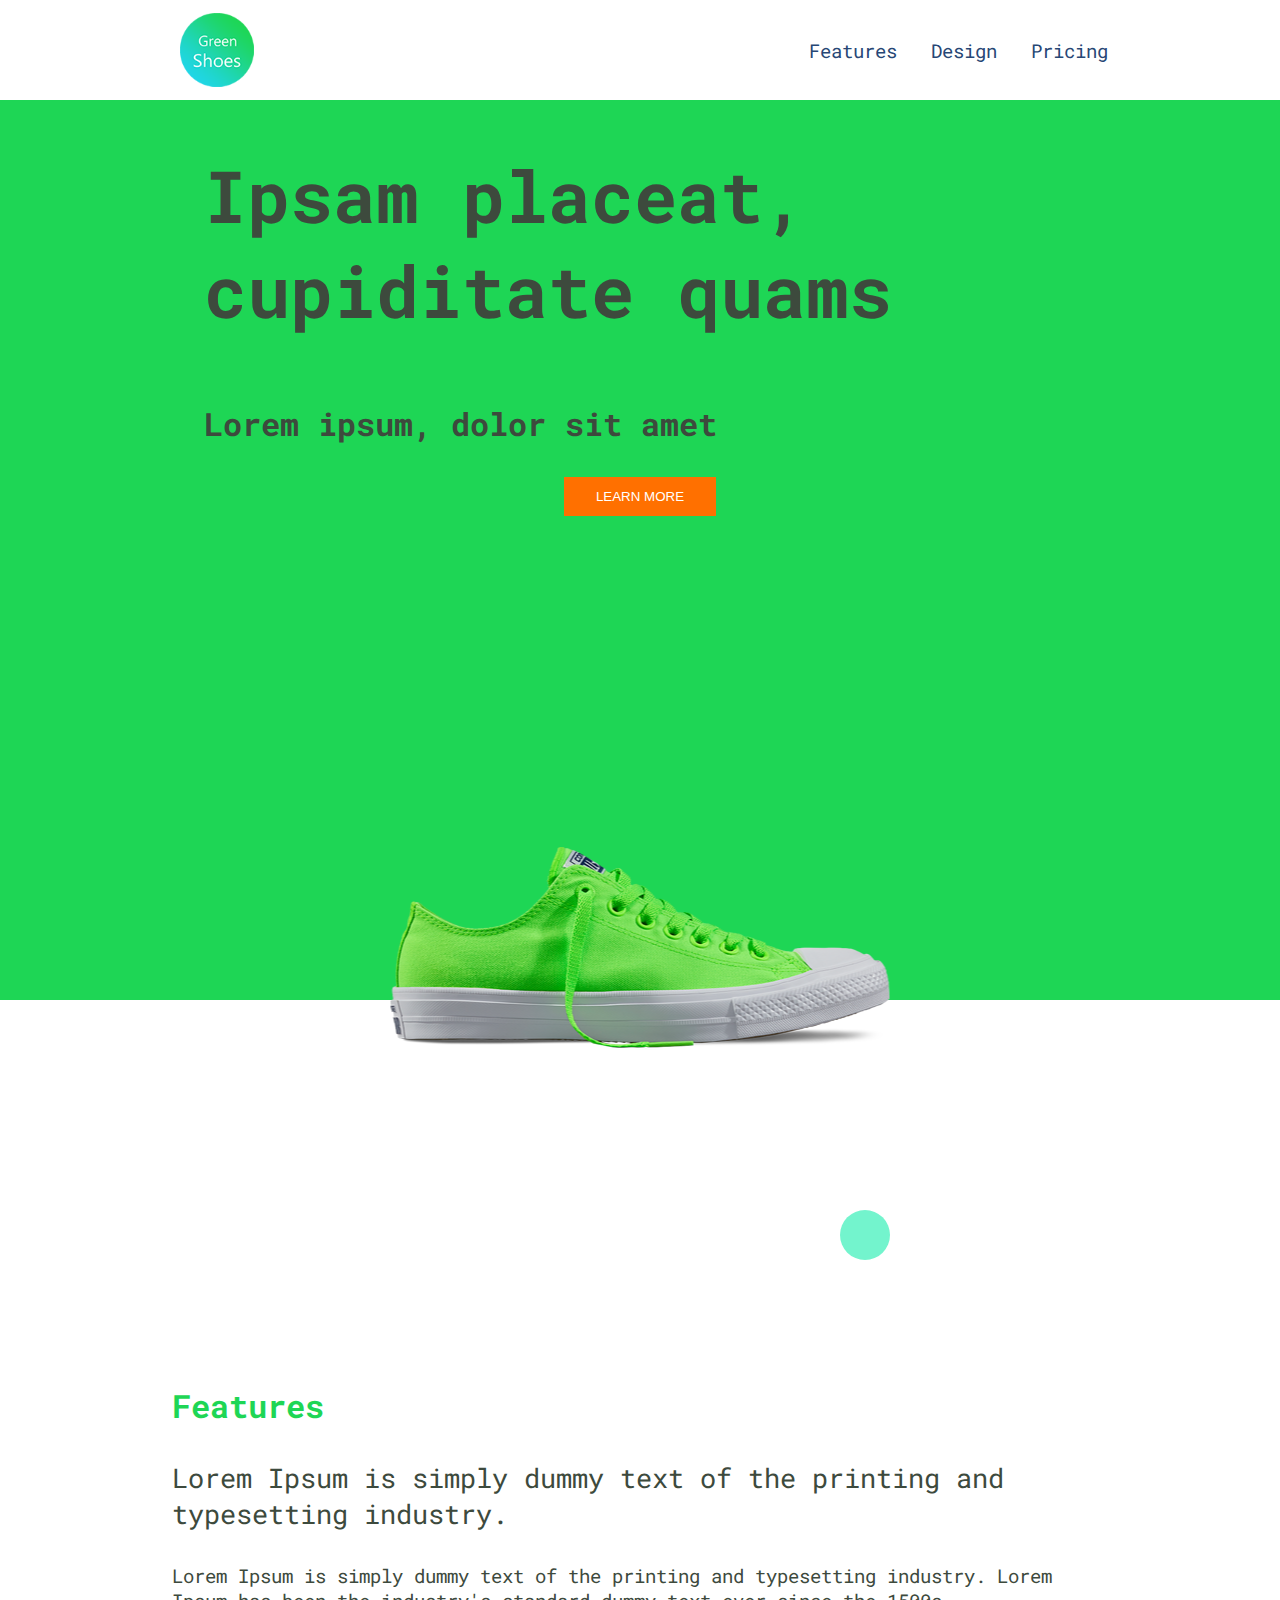
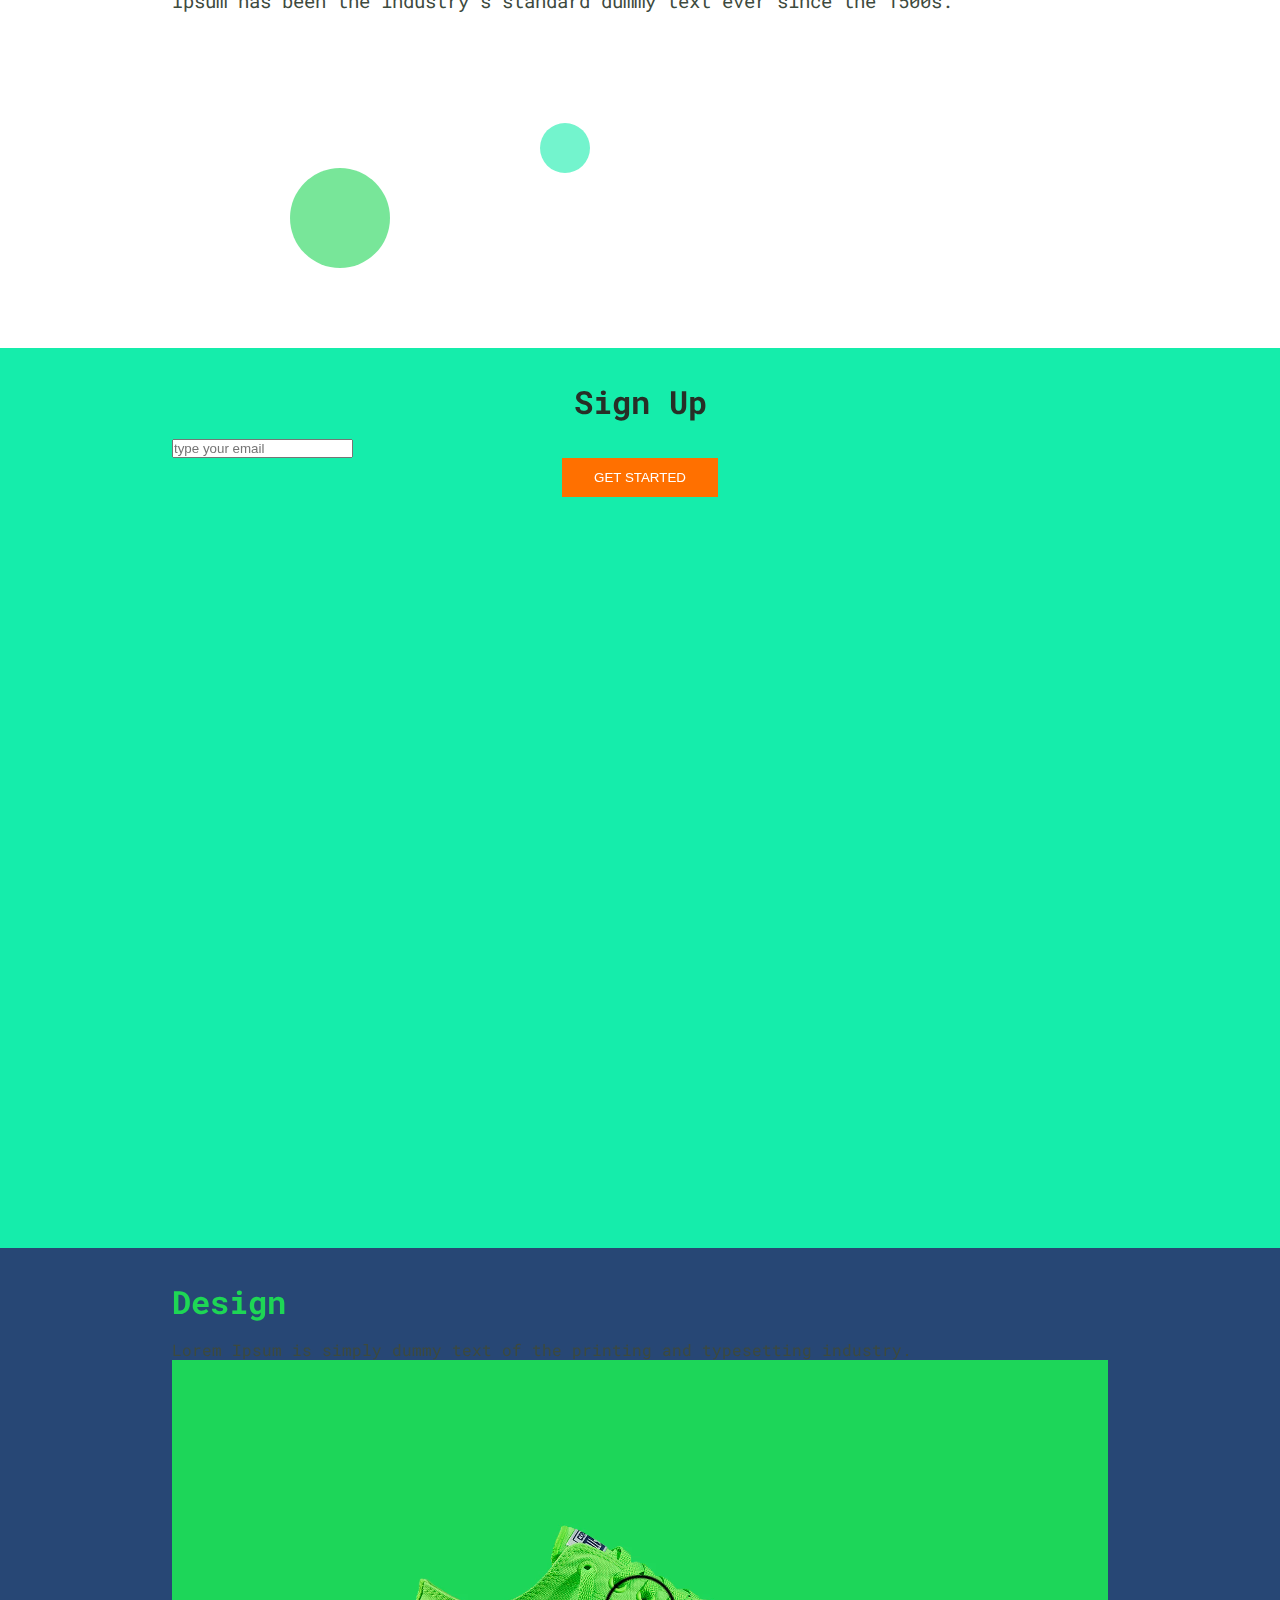
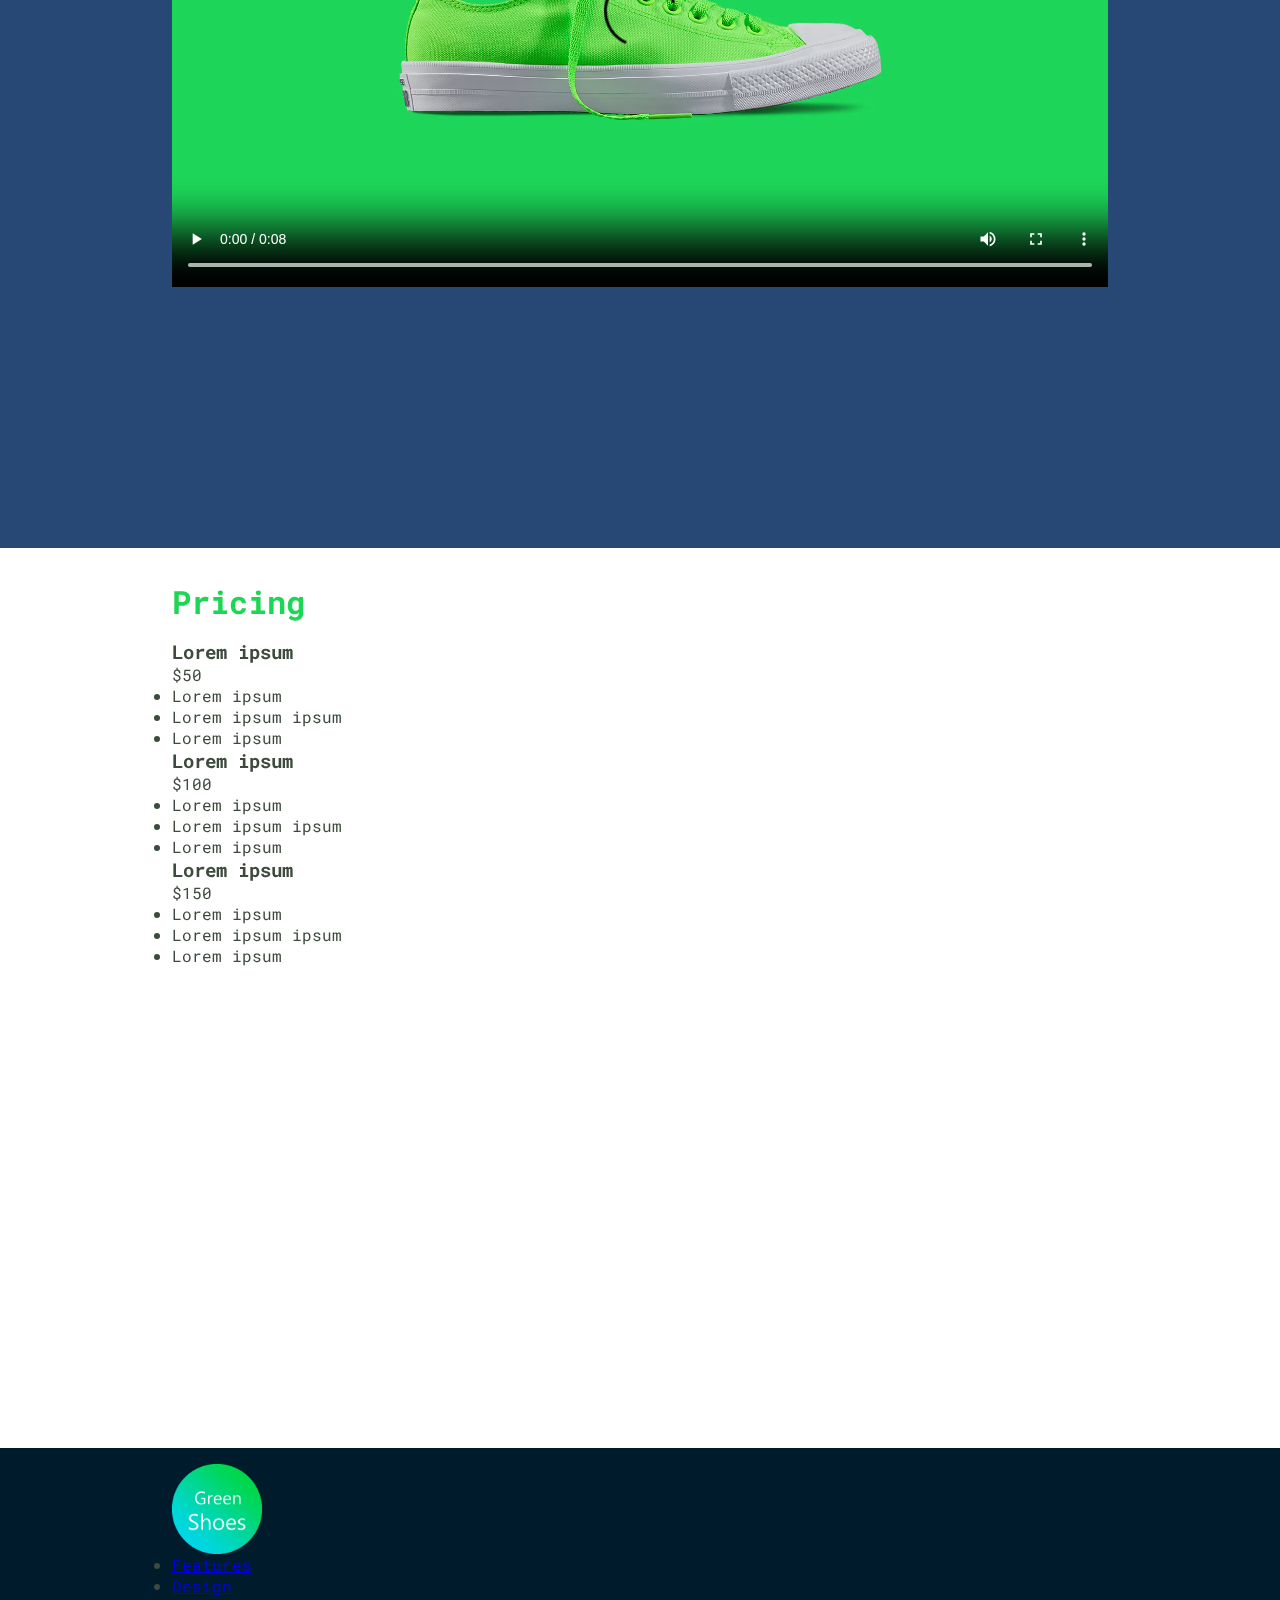
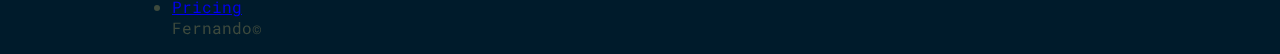
==== Product Landing Page/index.html @ a5631ebc "features-area finished" ====
<html lang="en">
<head>
    <meta charset="UTF-8">
    <meta name="viewport" content="width=device-width, initial-scale=1.0">
    <meta http-equiv="X-UA-Compatible" content="ie=edge">
    <link rel="stylesheet" href="css/style.css">
    <title>Green Shoes | Product Landing Page</title>
</head>
<body>
    <div class="white-background position-fixed">
        <header class="header" id="header">
            <object data="./img/logo-green-shoe.svg" type="image/svg+xml" id="header-img" alt="Green Shoes Logo" class="logo-img"></object>
            <nav class="nav-bar-header" id="nav-bar">
                <ul>
                    <li><a href="#features" class="nav-link">Features</a></li>
                    <li><a href="#design" class="nav-link">Design</a></li>
                    <li><a href="#pricing" class="nav-link">Pricing</a></li>
                </ul>
            </nav>
        </header>
    </div>
    <div class="green-background margin-top-fixed">
        <div class="banner-area container position-relative">
            <h1 class="title">Ipsam placeat, cupiditate quams</h1>
            <h2 class="description">Lorem ipsum, dolor sit amet </h2>
            <a href="#design"><button class="bt-primary">LEARN MORE</button></a>
            <img src="./img/green-shoe.png" alt="Image of the green shoe" class="green-shoe">
        </div>
    </div>
    <div class="white-background">
        <div class="features-area container display-flex position-relative" id="features">
            <h2 class="sub-title">Features</h2>
            <h3 class="description-text">Lorem Ipsum is simply dummy text of the printing and typesetting industry. </h3>
            <p class="p-text">Lorem Ipsum is simply dummy text of the printing and typesetting industry. Lorem Ipsum has been the industry's standard dummy text ever since the 1500s.</p>
            <div class="circle circle1"></div>
            <div class="circle circle2"></div>
            <div class="circle circle3"></div>
        </div>
    </div>
    <div class="light-blue-background">
        <div class="signup-area container">
            <h2 class="sub-title">Sign Up</h2>
            <form action="https://www.freecodecamp.com/email-submit" id="form">
                <input type="email" id="email" placeholder="type your email" required>
                <input type="submit" value="GET STARTED" id="submit" class="bt-primary">
            </form>
        </div>
    </div>
    <div class="dark-blue-background">
        <div class="design-area container" id="design">
            <h2 class="sub-title">Design</h2>
            <p class="text">Lorem Ipsum is simply dummy text of the printing and typesetting industry.</p>
            <section class="video-area">
                <video controls>
                    <source src="video/green-shoes.mp4" type="video/mp4">
                    Sorry, your browser doesn't support embedded videos.
                </video>
            </section>
        </div>
    </div>
    <div class="white-background">
        <div class="pricing-area container" id="pricing">
            <h2 class="sub-title">Pricing</h2>
            <div class="card">
                <h3 class="title-card">Lorem ipsum</h3>
                <span class="price-area">$50</span>
                <ul class="card-list">
                    <li>Lorem ipsum</li>
                    <li>Lorem ipsum ipsum</li>
                    <li>Lorem ipsum</li>
                </ul>
            </div>
    
            <div class="card primary-card">
                <h3 class="title-card">Lorem ipsum</h3>
                <span class="price-area">$100</span>
                <ul class="card-list">
                    <li>Lorem ipsum</li>
                    <li>Lorem ipsum ipsum</li>
                    <li>Lorem ipsum</li>
                </ul>
            </div>
    
            <div class="card">
                <h3 class="title-card">Lorem ipsum</h3>
                <span class="price-area">$150</span>
                <ul class="card-list">
                    <li>Lorem ipsum</li>
                    <li>Lorem ipsum ipsum</li>
                    <li>Lorem ipsum</li>
                </ul>
            </div>
        </div>
    </div>
    <div class="dark-background">
        <footer class="footer">
            <img src="img/logo-green-shoe.png" alt="Green Shoes Logo" class="logo-img">
            <nav class="menu menu-footer">
                <ul>
                    <li><a href="#" class="nav-link">Features</a></li>
                    <li><a href="#" class="nav-link">Design</a></li>
                    <li><a href="#" class="nav-link">Pricing</a></li>
                </ul>
            </nav>
            <span class="copyright">Fernando©</span>
        </footer>
    </div>
</body>
</html>
---- Product Landing Page/css/style.css ----
@import url('https://fonts.googleapis.com/css?family=Roboto+Mono:400,400i,700,700i&display=swap');

*{
    padding: 0;
    margin: 0;
    box-sizing: border-box;
}

:root{
    --link-color: #274775;
    --orange-color: #FF7000;
    --green-color: #1ED655;
    --text-dark-color: #272F27;
    --text-color: #3D4A3D;
    --color-footer: #001B2B;
    --light-blue-background: #15EDAB;
    --light-blue-color: #E2F1FF;
    --light-gray-color: #647864;
    --gray-color: #C4C4C4;
}

body{
    font-family: 'Roboto Mono', monospace;
    font-weight: normal;
    color: var(--text-color);
}

.white-background{background-color: #fff}
.light-blue-background{background-color: var(--light-blue-background)}
.dark-blue-background{background-color: var(--link-color)}
.green-background{background-color: var(--green-color)}
.dark-background{background-color: var(--color-footer)}

.container,
.header,
.footer{
    /*Change to 1440px after finishing everthing*/
    max-width: 1000px;
    padding: 1rem 2rem;
    margin: 0 auto;
}

.container{
    height: 100vh;
}

.position-fixed{
    width: 100%;
    position: fixed;
    top: 0;
    left: 0;
    z-index: 1;
}

.position-relative{
    position: relative;
}

.margin-top-fixed{
    margin-top: 100px;
}

.header{
    height: 100px;
    display: flex;
    align-items: center;
    justify-content: space-between;
}

.logo-img{
    max-width: 90px;
}

.header .logo-img{
    padding: 0.5rem;
}

.nav-bar-header ul{
    list-style: none;
}

.nav-bar-header li{
    display: inline;
}

.nav-bar-header a{
    padding-left: 1.5rem;
    color: var(--link-color);
    transition: 0.5s;
    text-decoration-color: transparent;
    font-size: 1.2rem;
}

.nav-bar-header a:hover{
    color: var(--orange-color);
    text-decoration: underline;
}


.title,
.description{
    padding: 2rem;
}

.title{
    font-size: 4.5rem;
    font-weight: 700;
}
.description{
    font-size: 2rem;
}
.banner-area a{
    text-decoration: none;
}
.bt-primary{
    background-color: var(--orange-color);
    color: #ffffff;
    border: none;
    padding: 12px 32px;
    display: block;
    margin: 0 auto;
    cursor: pointer;
}

.green-shoe{
    max-width: 100%;
    position: absolute;
    bottom: -50;
    right: 50%;
    transform: translate(50%,0);
}

@media(max-width: 768px){
    .green-shoe{
        max-width: 50%;
        bottom: -30;
        right: 50%;
    }
    .title,
    .description{
        padding: 1.5rem 1rem;
    }
    .title{
        font-size: 3.5rem;
    }
    .description{
        font-size: 1.8rem;
    }
}

.display-flex{
    display: flex;
    flex-direction: column;
    justify-content: center;
}

.features-area{
    margin-top: 3rem;
}

.circle{
    height: 100px;
    width: 100px;
    border-radius: 50%;
    background-color: red;
    position: absolute;
}

.circle1{
    top: 80%;
    left: 15%;
    background-color: rgba(30, 214, 85, 0.6);
}

.circle2,
.circle3{
    height: 50px;
    width: 50px;
    background-color: rgba(21, 237, 171, 0.6);;
}

.circle2{
    top: 75%;
    left: 40%;
}

.circle3{
    top: 18%;
    left: 70%;
}


.sub-title,
.description-text,
.p-text{
    padding: 1rem 0;
}

.sub-title{
    font-size: 2rem;
    color: var(--green-color);
    font-weight: 700;
}

.description-text{
    font-size: 1.7rem;
    font-weight: normal;
}

.p-text{
    font-size: 1.2rem;
    font-weight: 400;
}

.signup-area .sub-title{
    color:var(--text-dark-color);
    text-align: center;
}


.video-area video{
    max-width: 100%;
    display: block;
}
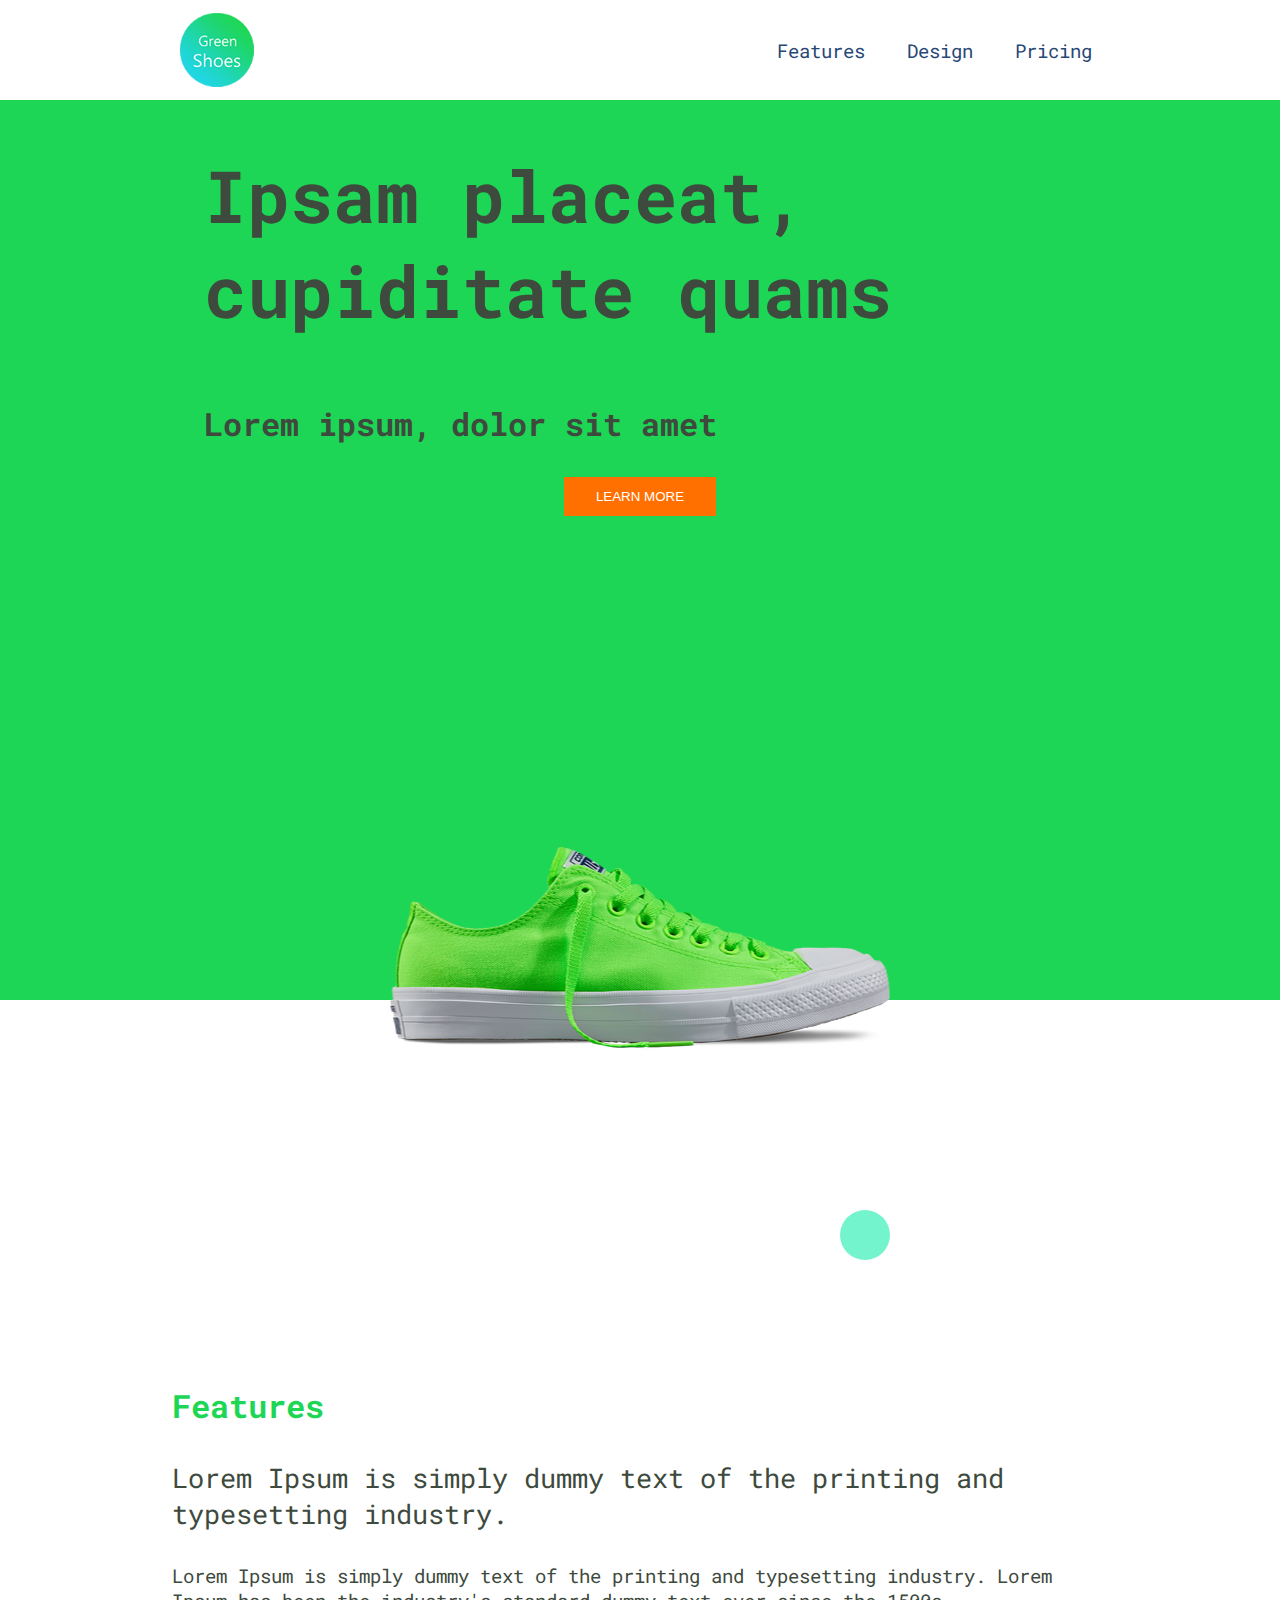
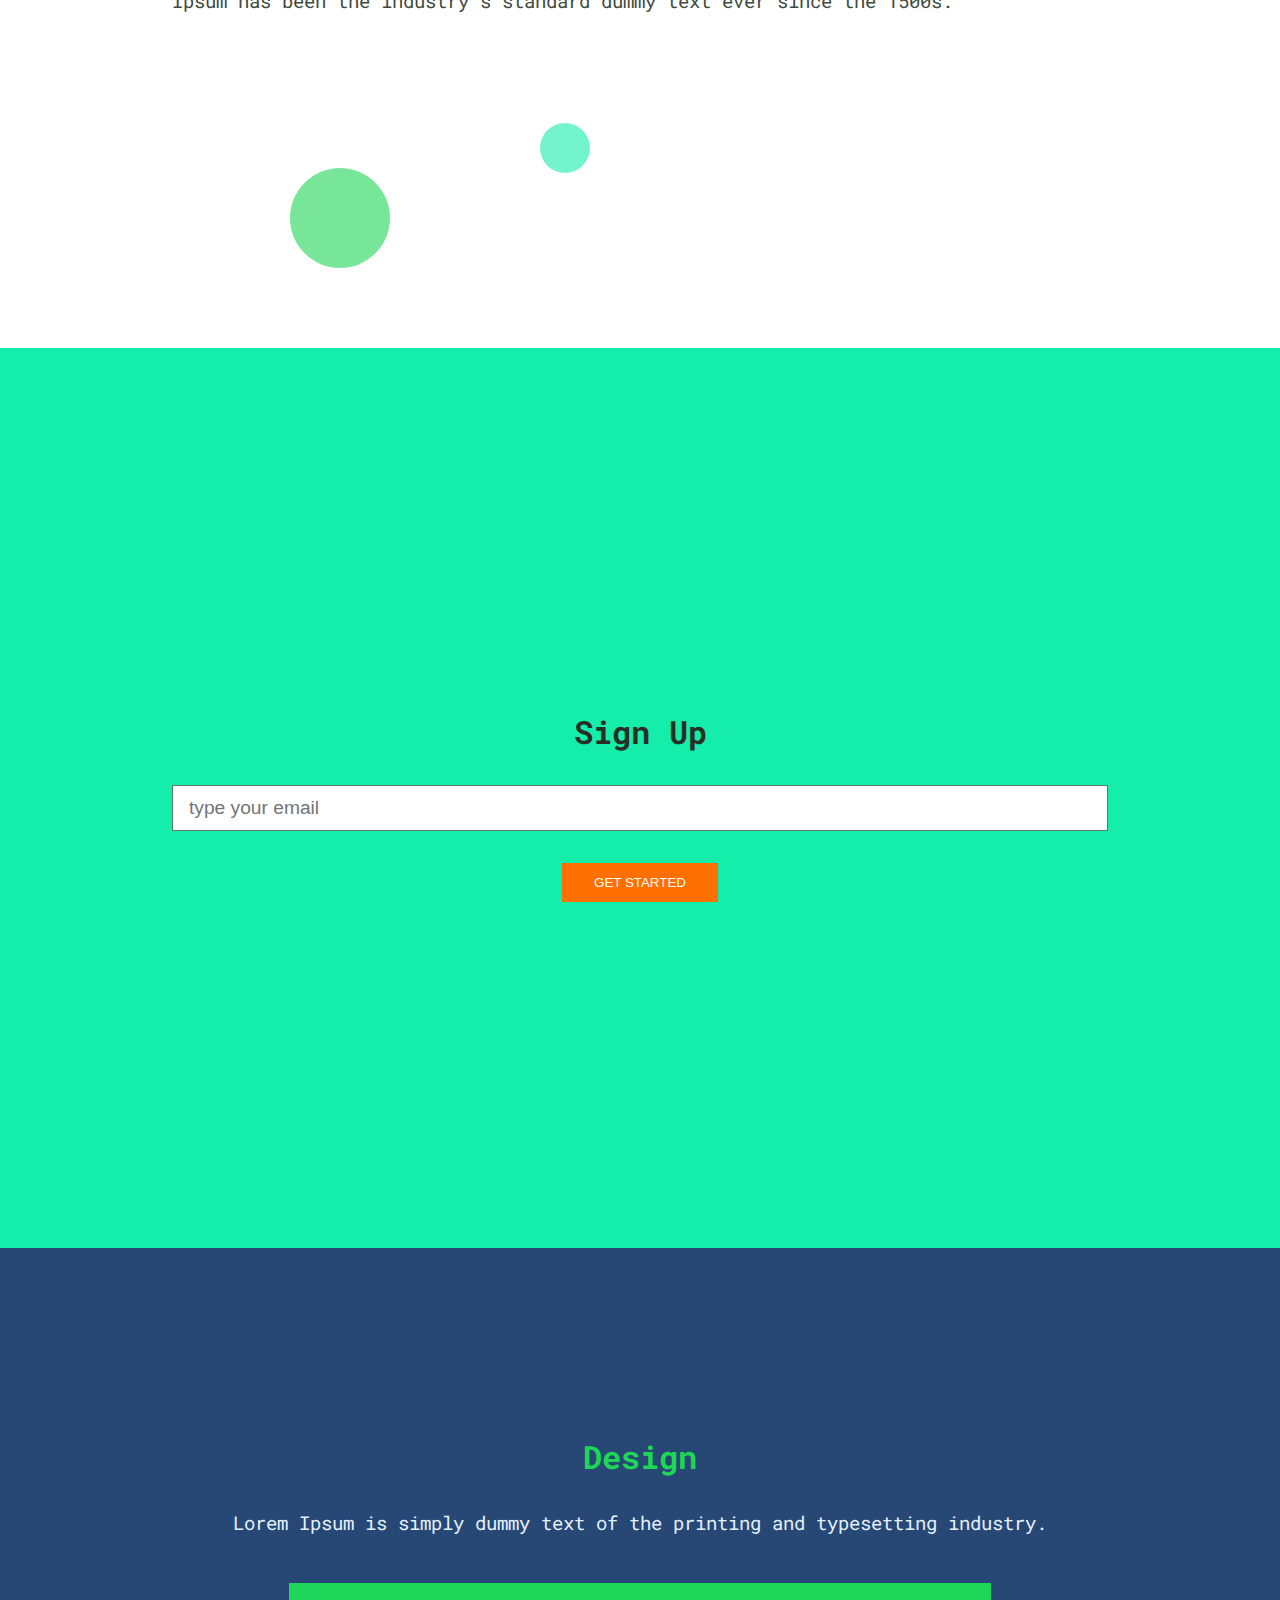
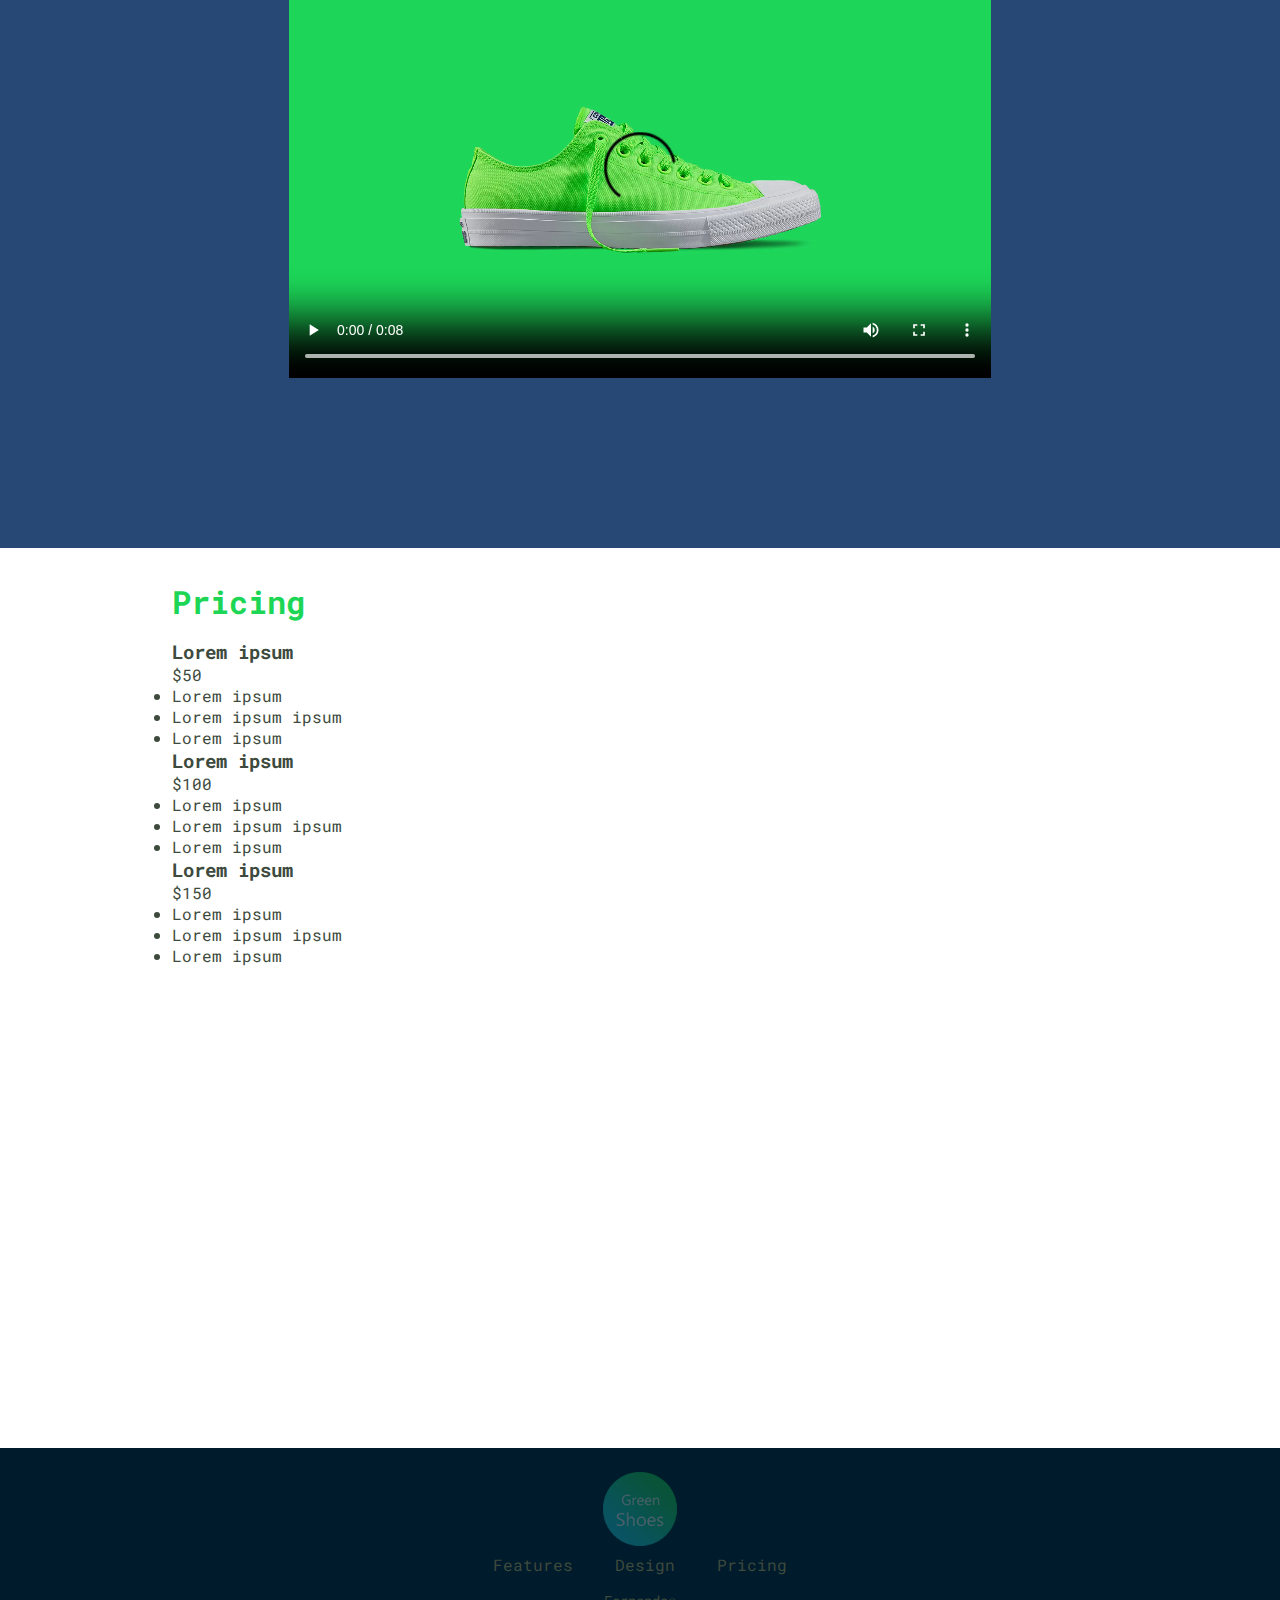
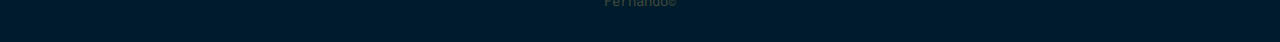
==== commit d4112fe5: "footer finished" ====
--- a/Product Landing Page/index.html
+++ b/Product Landing Page/index.html
@@ -7,7 +7,7 @@
     <title>Green Shoes | Product Landing Page</title>
 </head>
 <body>
-    <div class="white-background position-fixed">
+    <div class="white-background position-fixed green-bottom-border">
         <header class="header" id="header">
             <object data="./img/logo-green-shoe.svg" type="image/svg+xml" id="header-img" alt="Green Shoes Logo" class="logo-img"></object>
             <nav class="nav-bar-header" id="nav-bar">
@@ -38,18 +38,18 @@
         </div>
     </div>
     <div class="light-blue-background">
-        <div class="signup-area container">
+        <div class="signup-area container display-flex">
             <h2 class="sub-title">Sign Up</h2>
             <form action="https://www.freecodecamp.com/email-submit" id="form">
-                <input type="email" id="email" placeholder="type your email" required>
+                <input type="email" id="email" placeholder="type your email" required class="input-email">
                 <input type="submit" value="GET STARTED" id="submit" class="bt-primary">
             </form>
         </div>
     </div>
     <div class="dark-blue-background">
-        <div class="design-area container" id="design">
+        <div class="design-area container display-flex" id="design">
             <h2 class="sub-title">Design</h2>
-            <p class="text">Lorem Ipsum is simply dummy text of the printing and typesetting industry.</p>
+            <p class="p-text">Lorem Ipsum is simply dummy text of the printing and typesetting industry.</p>
             <section class="video-area">
                 <video controls>
                     <source src="video/green-shoes.mp4" type="video/mp4">
@@ -94,8 +94,8 @@
     </div>
     <div class="dark-background">
         <footer class="footer">
-            <img src="img/logo-green-shoe.png" alt="Green Shoes Logo" class="logo-img">
-            <nav class="menu menu-footer">
+            <object data="./img/logo-green-shoe.svg" type="image/svg+xml" id="header-img" alt="Green Shoes Logo" class="logo-img"></object>
+            <nav class="nav-bar-footer">
                 <ul>
                     <li><a href="#" class="nav-link">Features</a></li>
                     <li><a href="#" class="nav-link">Design</a></li>
--- a/Product Landing Page/css/style.css
+++ b/Product Landing Page/css/style.css
@@ -67,12 +67,15 @@
     justify-content: space-between;
 }
 
+.green-bottom-border{
+    border-bottom: 3px solid var(--green-color);
+}
+
 .logo-img{
     max-width: 90px;
-}
-
-.header .logo-img{
+    max-height: 90px;
     padding: 0.5rem;
+    cursor: pointer;
 }
 
 .nav-bar-header ul{
@@ -84,7 +87,7 @@
 }
 
 .nav-bar-header a{
-    padding-left: 1.5rem;
+    padding: 0 1rem;
     color: var(--link-color);
     transition: 0.5s;
     text-decoration-color: transparent;
@@ -130,24 +133,6 @@
     transform: translate(50%,0);
 }
 
-@media(max-width: 768px){
-    .green-shoe{
-        max-width: 50%;
-        bottom: -30;
-        right: 50%;
-    }
-    .title,
-    .description{
-        padding: 1.5rem 1rem;
-    }
-    .title{
-        font-size: 3.5rem;
-    }
-    .description{
-        font-size: 1.8rem;
-    }
-}
-
 .display-flex{
     display: flex;
     flex-direction: column;
@@ -217,8 +202,119 @@
     text-align: center;
 }
 
-
+.input-email{
+    width: 100%;
+    padding: 0.7rem 1rem;
+    font-size: 1.2rem;
+    color: var(--light-gray-color);
+    border: 1px solid var(--light-gray-color);
+    margin: 1rem 0 2rem 0;
+}
+
+.design-area .sub-title{
+    text-align: center;
+}
+
+.design-area .p-text{
+    color: var(--light-blue-color);
+    margin-bottom: 2rem;
+    text-align: center;
+}
 .video-area video{
-    max-width: 100%;
+    max-width: 75%;
     display: block;
+    margin: 0 auto;
+}
+
+.footer{
+    display: flex;
+    flex-direction: column;
+    align-items: center;
+}
+
+.footer .logo-img{
+    opacity: 0.3;
+    cursor: pointer;
+}
+
+.nav-bar-footer ul{
+    list-style: none;
+}
+
+.nav-bar-footer li{
+    display: inline;
+}
+
+.nav-bar-footer a{
+    padding: 0 1rem;
+    color: var(--text-color);
+    transition: 0.5s;
+    text-decoration-color: transparent;
+    font-size: 1rem;
+}
+
+.copyright{
+    padding: 1rem;
+    font-size: 0.9rem;
+}
+
+.nav-bar-footer a:hover{
+    color: var(--light-blue-color);
+    text-decoration: underline;
+}
+
+@media(max-width: 600px){
+    .header{
+        height: 170px;
+        flex-direction: column;
+        justify-content: center;
+    }
+    .logo-img{
+        max-width: 80px;
+        max-height: 80px;
+    }
+    .margin-top-fixed{
+        margin-top: 170px;
+    }
+}
+
+
+@media(max-width: 768px){
+    .green-shoe{
+        max-width: 50%;
+        bottom: -30;
+        right: 50%;
+    }
+    .title,
+    .description{
+        padding: 1.5rem 1rem;
+    }
+    .title{
+        font-size: 3.5rem;
+    }
+    .description{
+        font-size: 1.8rem;
+    }
+    .video-area video{
+        max-width: 100%;
+    }
+    .circle1{
+        max-width: 75px;
+        max-height: 75px;
+        top: 83%;
+    }
+    
+    .circle2,
+    .circle3{
+        max-width: 35px;
+        max-height: 35px;
+    }
+
+    .circle2{
+        top: 83%;
+    }
+    
+    .circle3{
+        top: 13%;
+    }
 }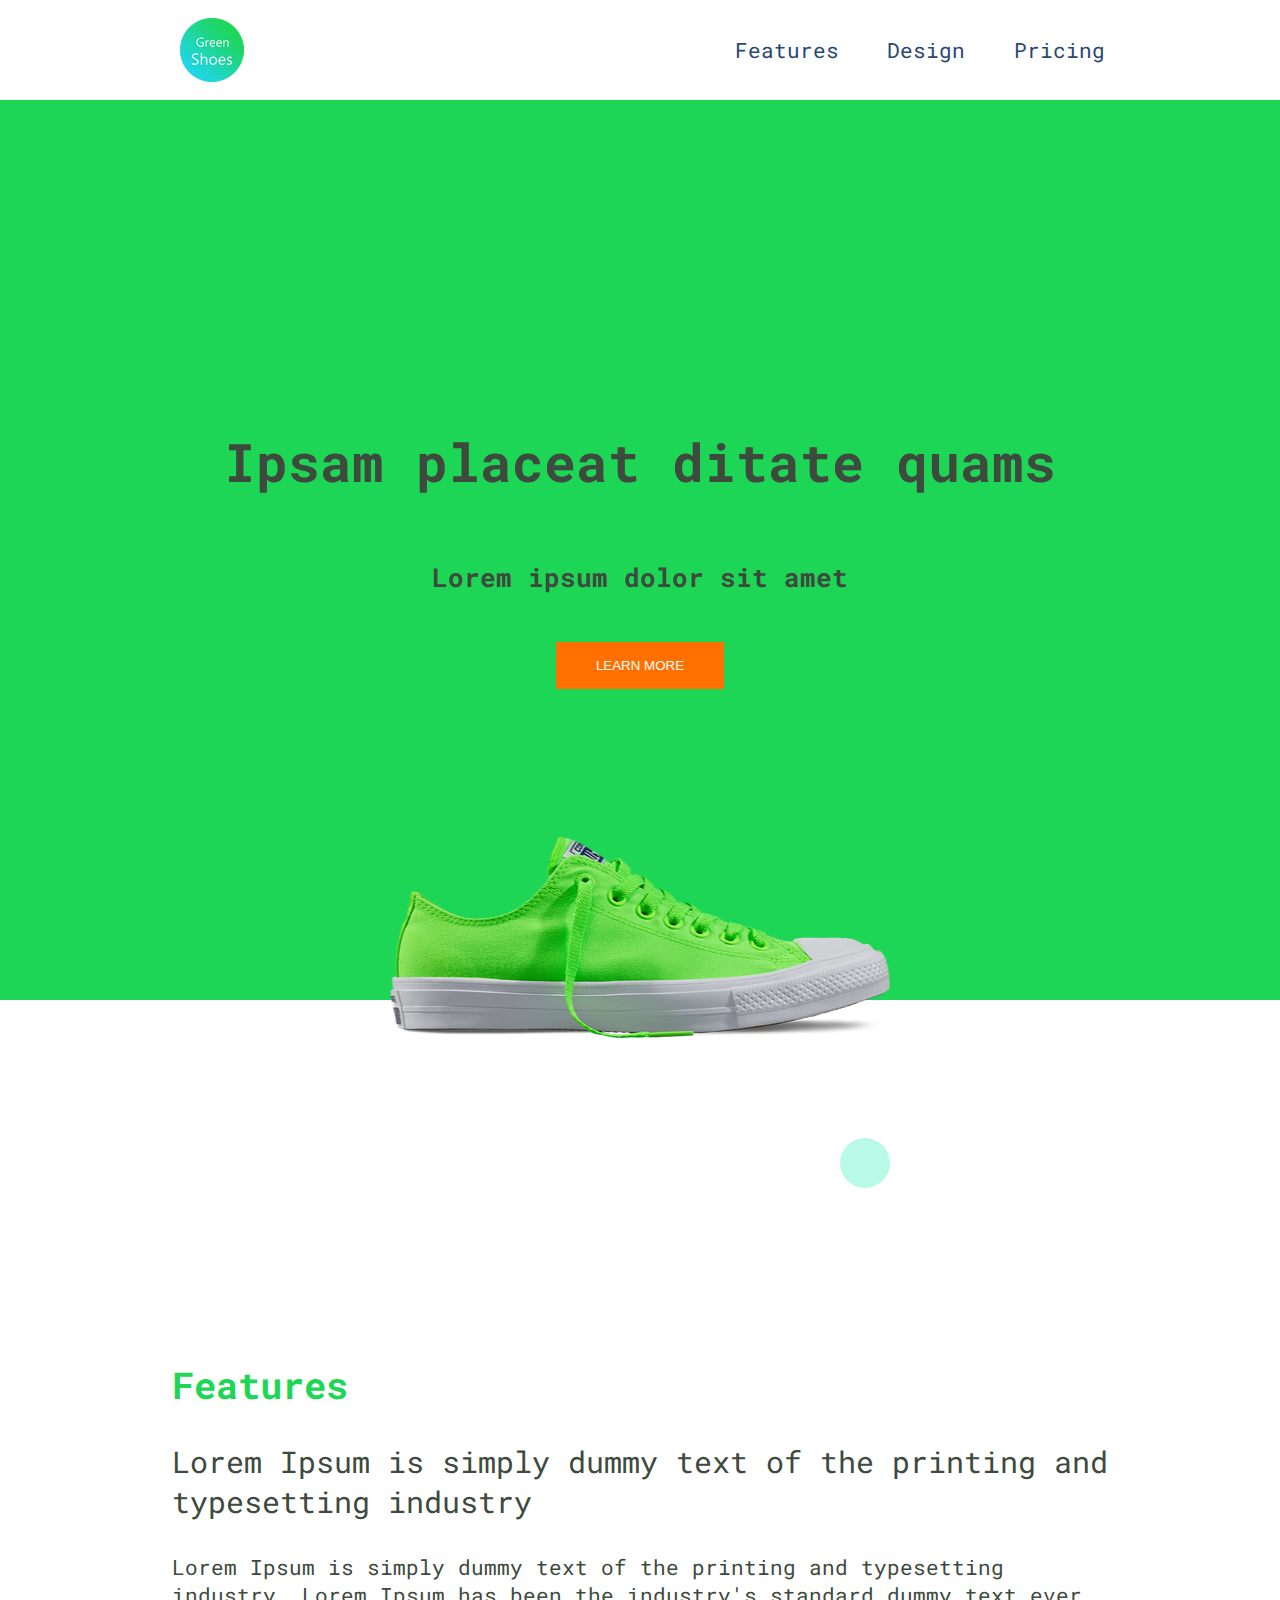
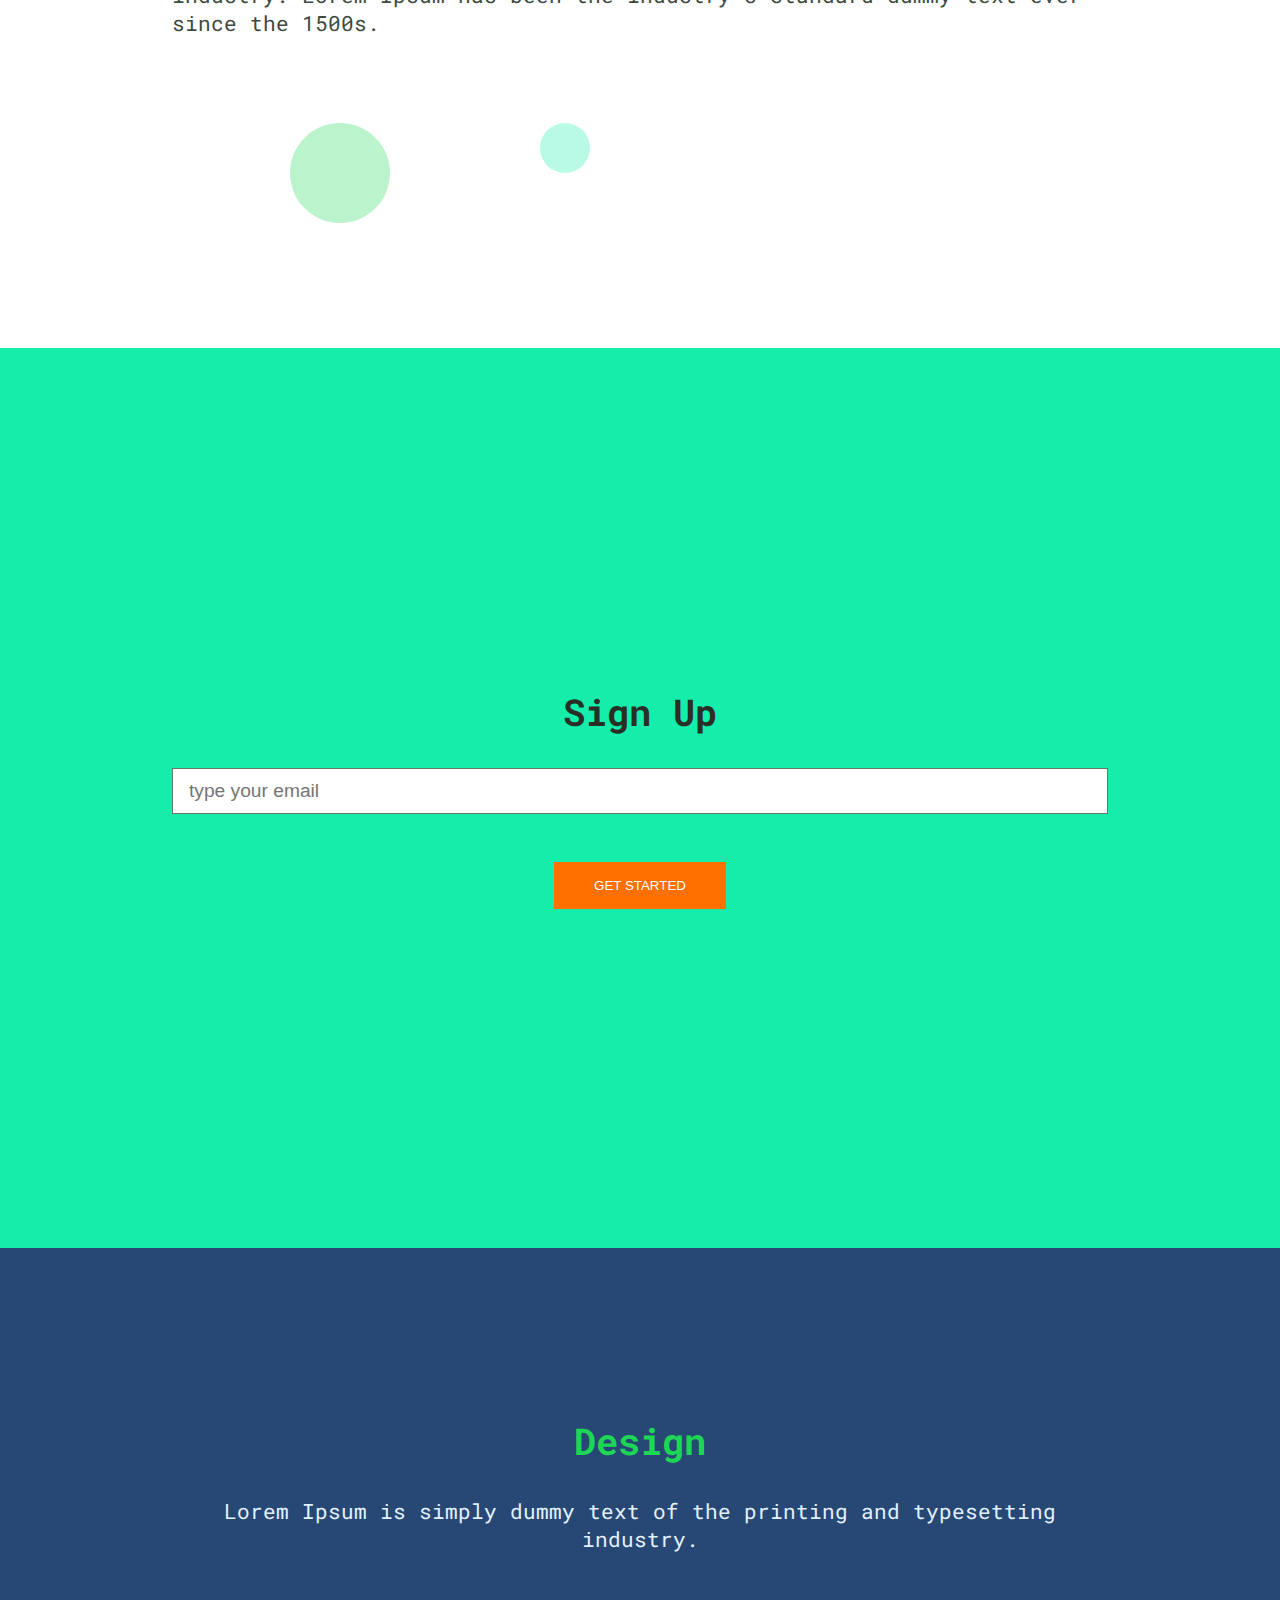
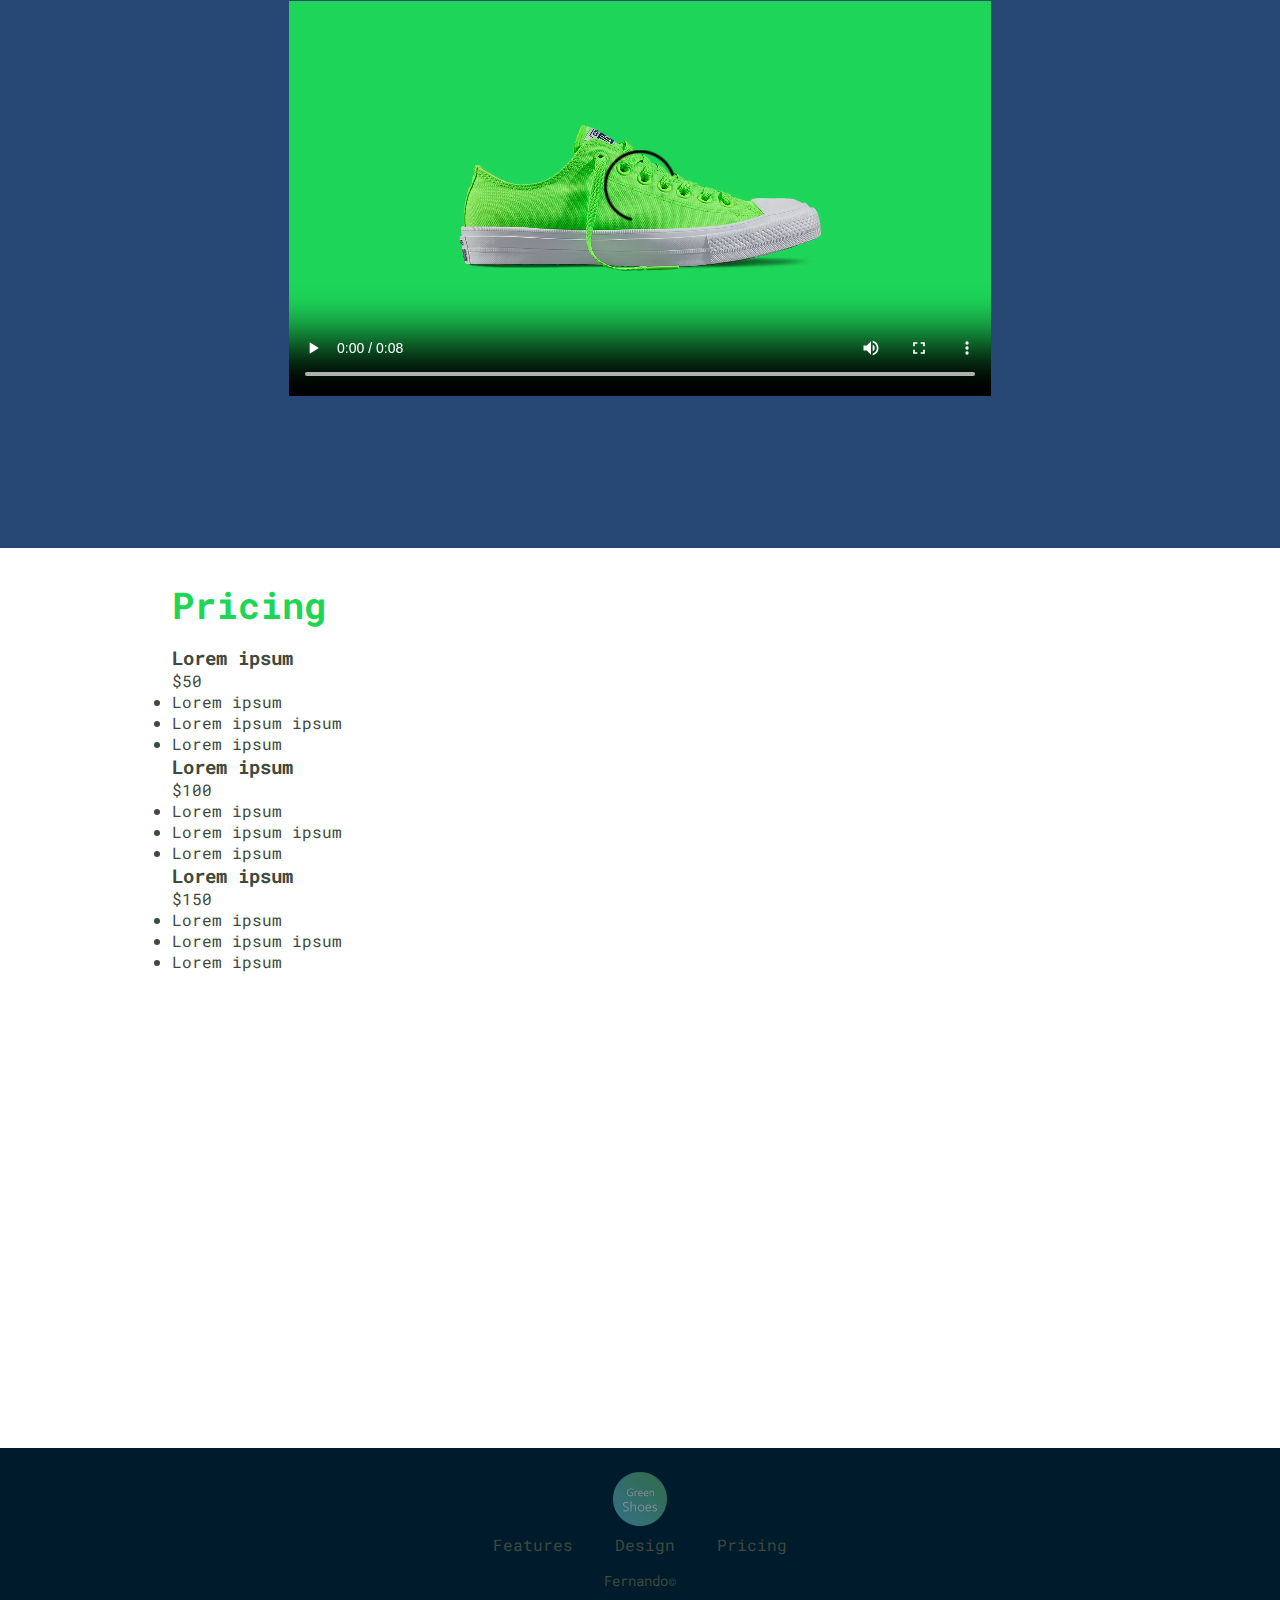
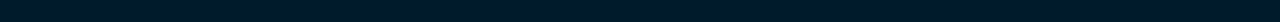
==== commit de7c2a31: "changed the font-size in the mobile version" ====
--- a/Product Landing Page/index.html
+++ b/Product Landing Page/index.html
@@ -20,9 +20,9 @@
         </header>
     </div>
     <div class="green-background margin-top-fixed">
-        <div class="banner-area container position-relative">
-            <h1 class="title">Ipsam placeat, cupiditate quams</h1>
-            <h2 class="description">Lorem ipsum, dolor sit amet </h2>
+        <div class="banner-area container position-relative display-flex">
+            <h1 class="title">Ipsam placeat ditate quams</h1>
+            <h2 class="description">Lorem ipsum dolor sit amet </h2>
             <a href="#design"><button class="bt-primary">LEARN MORE</button></a>
             <img src="./img/green-shoe.png" alt="Image of the green shoe" class="green-shoe">
         </div>
@@ -30,7 +30,7 @@
     <div class="white-background">
         <div class="features-area container display-flex position-relative" id="features">
             <h2 class="sub-title">Features</h2>
-            <h3 class="description-text">Lorem Ipsum is simply dummy text of the printing and typesetting industry. </h3>
+            <h3 class="description-text">Lorem Ipsum is simply dummy text of the printing and typesetting industry</h3>
             <p class="p-text">Lorem Ipsum is simply dummy text of the printing and typesetting industry. Lorem Ipsum has been the industry's standard dummy text ever since the 1500s.</p>
             <div class="circle circle1"></div>
             <div class="circle circle2"></div>
--- a/Product Landing Page/css/style.css
+++ b/Product Landing Page/css/style.css
@@ -57,14 +57,15 @@
 }
 
 .margin-top-fixed{
-    margin-top: 100px;
+    margin-top: 170px;
 }
 
 .header{
-    height: 100px;
+    height: 170px;
     display: flex;
+    flex-direction: column;
     align-items: center;
-    justify-content: space-between;
+    justify-content: center;
 }
 
 .green-bottom-border{
@@ -72,8 +73,8 @@
 }
 
 .logo-img{
-    max-width: 90px;
-    max-height: 90px;
+    max-width: 80px;
+    max-height: 80px;
     padding: 0.5rem;
     cursor: pointer;
 }
@@ -84,14 +85,14 @@
 
 .nav-bar-header li{
     display: inline;
+    padding: 0 0.2rem;
 }
 
 .nav-bar-header a{
-    padding: 0 1rem;
     color: var(--link-color);
     transition: 0.5s;
     text-decoration-color: transparent;
-    font-size: 1.2rem;
+    font-size: 1rem;
 }
 
 .nav-bar-header a:hover{
@@ -102,15 +103,16 @@
 
 .title,
 .description{
-    padding: 2rem;
+    padding: 2rem 1rem;
+    text-align: center;
 }
 
 .title{
-    font-size: 4.5rem;
+    font-size: 3rem;
     font-weight: 700;
 }
 .description{
-    font-size: 2rem;
+    font-size: 1.6rem;
 }
 .banner-area a{
     text-decoration: none;
@@ -119,16 +121,16 @@
     background-color: var(--orange-color);
     color: #ffffff;
     border: none;
-    padding: 12px 32px;
+    padding: 1rem 2.5rem;
     display: block;
-    margin: 0 auto;
+    margin: 1rem auto;
     cursor: pointer;
 }
 
 .green-shoe{
-    max-width: 100%;
+    max-width: 50%;
     position: absolute;
-    bottom: -50;
+    bottom: -40px;
     right: 50%;
     transform: translate(50%,0);
 }
@@ -144,33 +146,33 @@
 }
 
 .circle{
-    height: 100px;
-    width: 100px;
+    height: 50px;
+    width: 50px;
     border-radius: 50%;
     background-color: red;
     position: absolute;
 }
 
 .circle1{
-    top: 80%;
+    top: 90%;
     left: 15%;
-    background-color: rgba(30, 214, 85, 0.6);
+    background-color: rgba(30, 214, 85, 0.3);
 }
 
 .circle2,
 .circle3{
-    height: 50px;
-    width: 50px;
-    background-color: rgba(21, 237, 171, 0.6);;
+    height: 25px;
+    width: 25px;
+    background-color: rgba(21, 237, 171, 0.3);;
 }
 
 .circle2{
-    top: 75%;
+    top: 85%;
     left: 40%;
 }
 
 .circle3{
-    top: 18%;
+    top: 13%;
     left: 70%;
 }
 
@@ -221,7 +223,7 @@
     text-align: center;
 }
 .video-area video{
-    max-width: 75%;
+    max-width: 100%;
     display: block;
     margin: 0 auto;
 }
@@ -233,8 +235,10 @@
 }
 
 .footer .logo-img{
-    opacity: 0.3;
-    cursor: pointer;
+    opacity: 0.5;
+    filter: grayscale(50%);
+    max-width: 70px;
+    max-height: 70px;
 }
 
 .nav-bar-footer ul{
@@ -263,58 +267,65 @@
     text-decoration: underline;
 }
 
-@media(max-width: 600px){
+@media(min-width: 600px){
     .header{
-        height: 170px;
-        flex-direction: column;
-        justify-content: center;
+        height: 100px;
+        flex-direction: row;
+        justify-content: space-between;
     }
     .logo-img{
         max-width: 80px;
         max-height: 80px;
     }
     .margin-top-fixed{
-        margin-top: 170px;
-    }
-}
-
-
-@media(max-width: 768px){
-    .green-shoe{
-        max-width: 50%;
-        bottom: -30;
-        right: 50%;
-    }
-    .title,
-    .description{
-        padding: 1.5rem 1rem;
-    }
+        margin-top: 100px;
+    }
+    .nav-bar-header li{
+        margin-left: 2rem;
+    }
+    
+    .nav-bar-header a{
+        font-size: 1.3rem;
+    }
+
     .title{
-        font-size: 3.5rem;
-    }
-    .description{
-        font-size: 1.8rem;
-    }
+        font-size: 3.3rem;
+    }
+
+    .sub-title{
+        font-size: 2.3rem;
+    }
+
+    .description-text{
+        font-size: 1.9rem;
+    }
+
+    .p-text{
+        font-size: 1.3rem;
+    }
+
     .video-area video{
-        max-width: 100%;
-    }
+        max-width: 75%;
+    }
+
     .circle1{
-        max-width: 75px;
-        max-height: 75px;
-        top: 83%;
+        width: 100px;
+        height: 100px;
+        top: 75%;
     }
     
     .circle2,
     .circle3{
-        max-width: 35px;
-        max-height: 35px;
+        width: 50px;
+        height: 50px;
     }
 
     .circle2{
-        top: 83%;
+        top: 75%;
     }
     
     .circle3{
-        top: 13%;
-    }
+        top: 10%;
+    }
+    
 }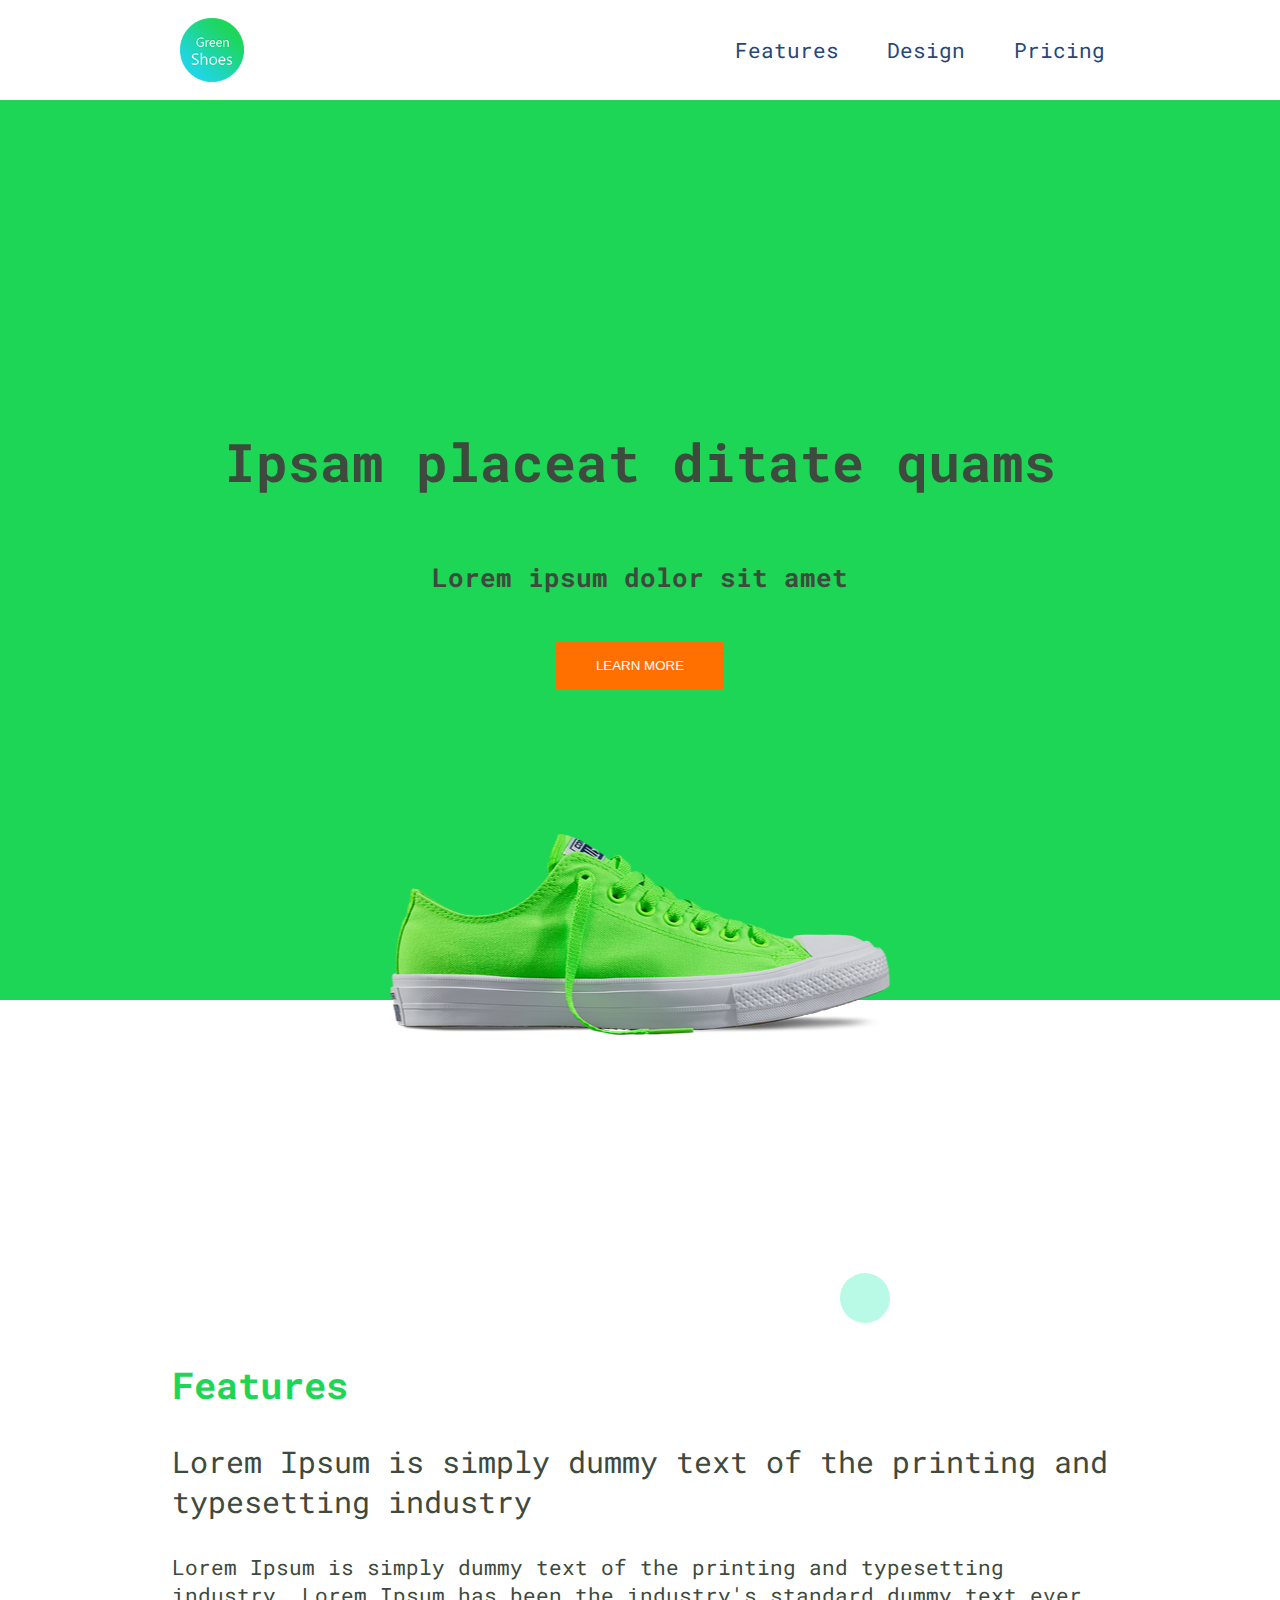
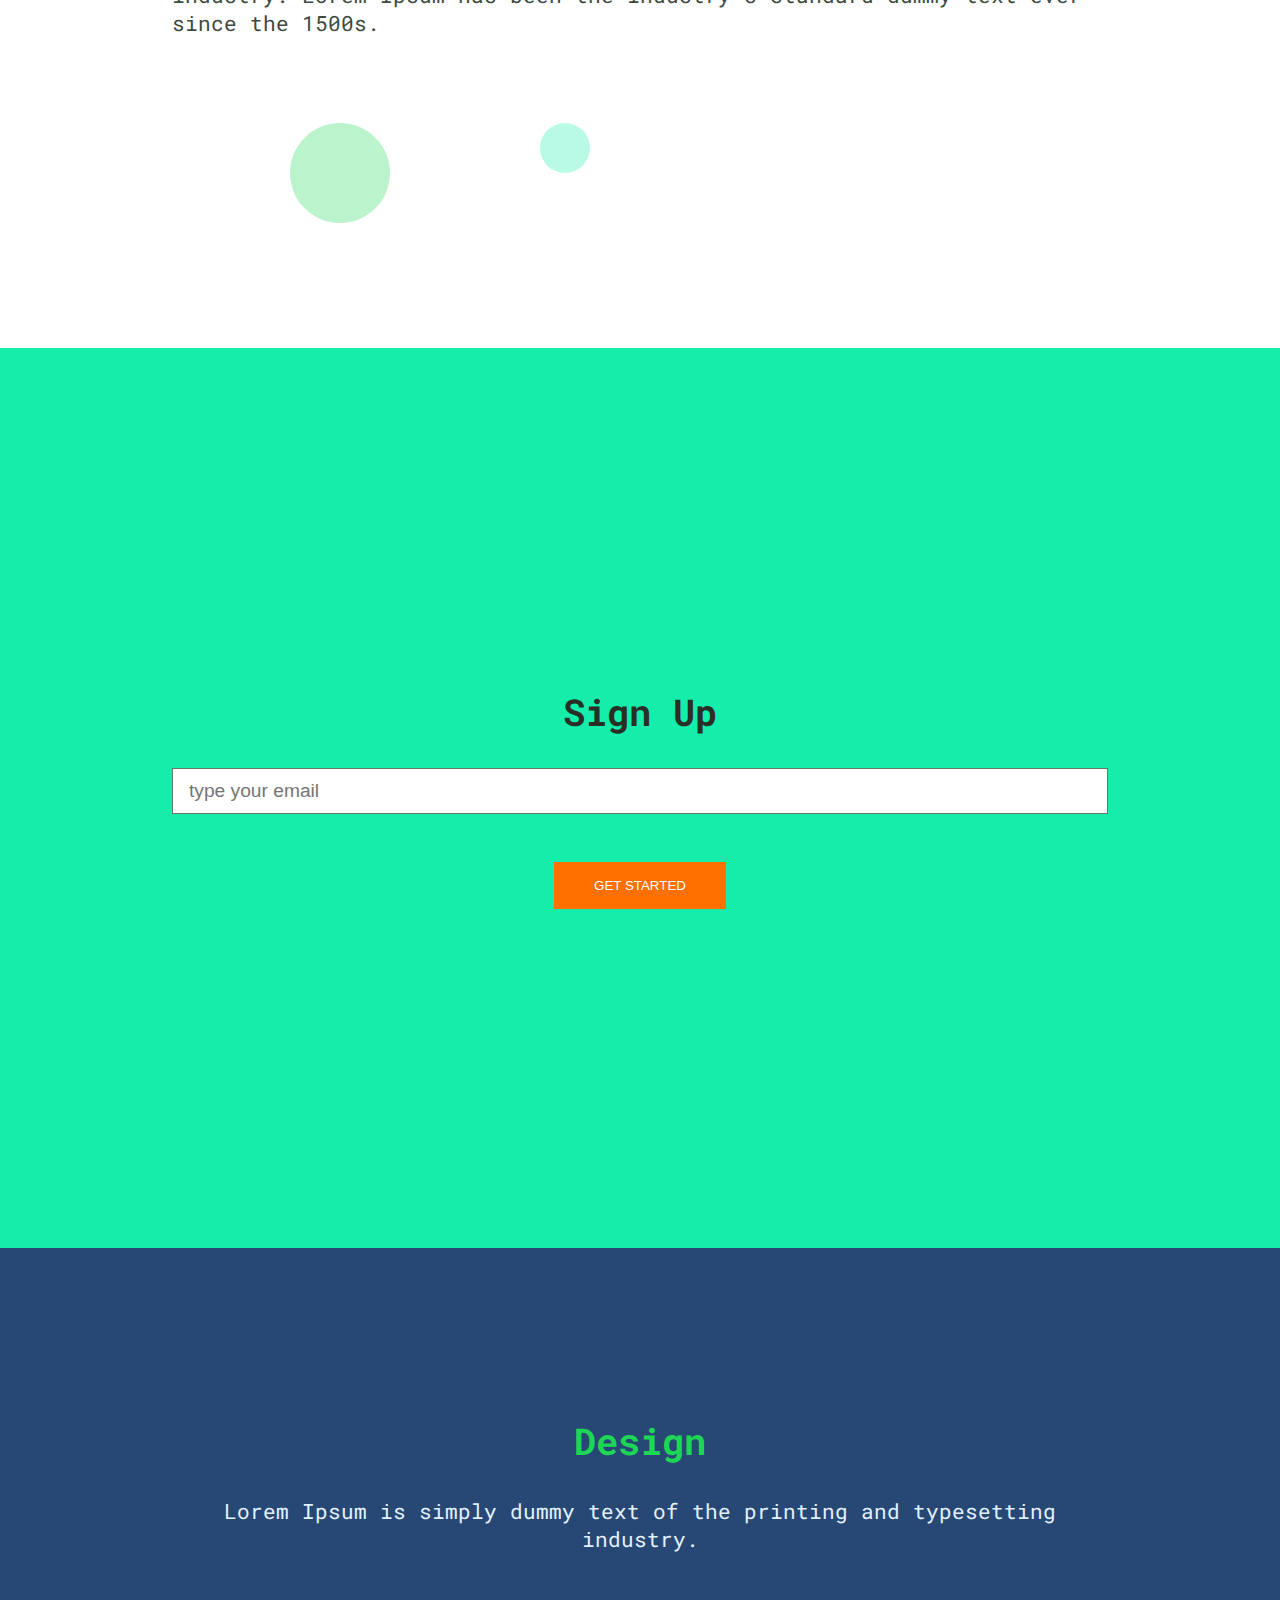
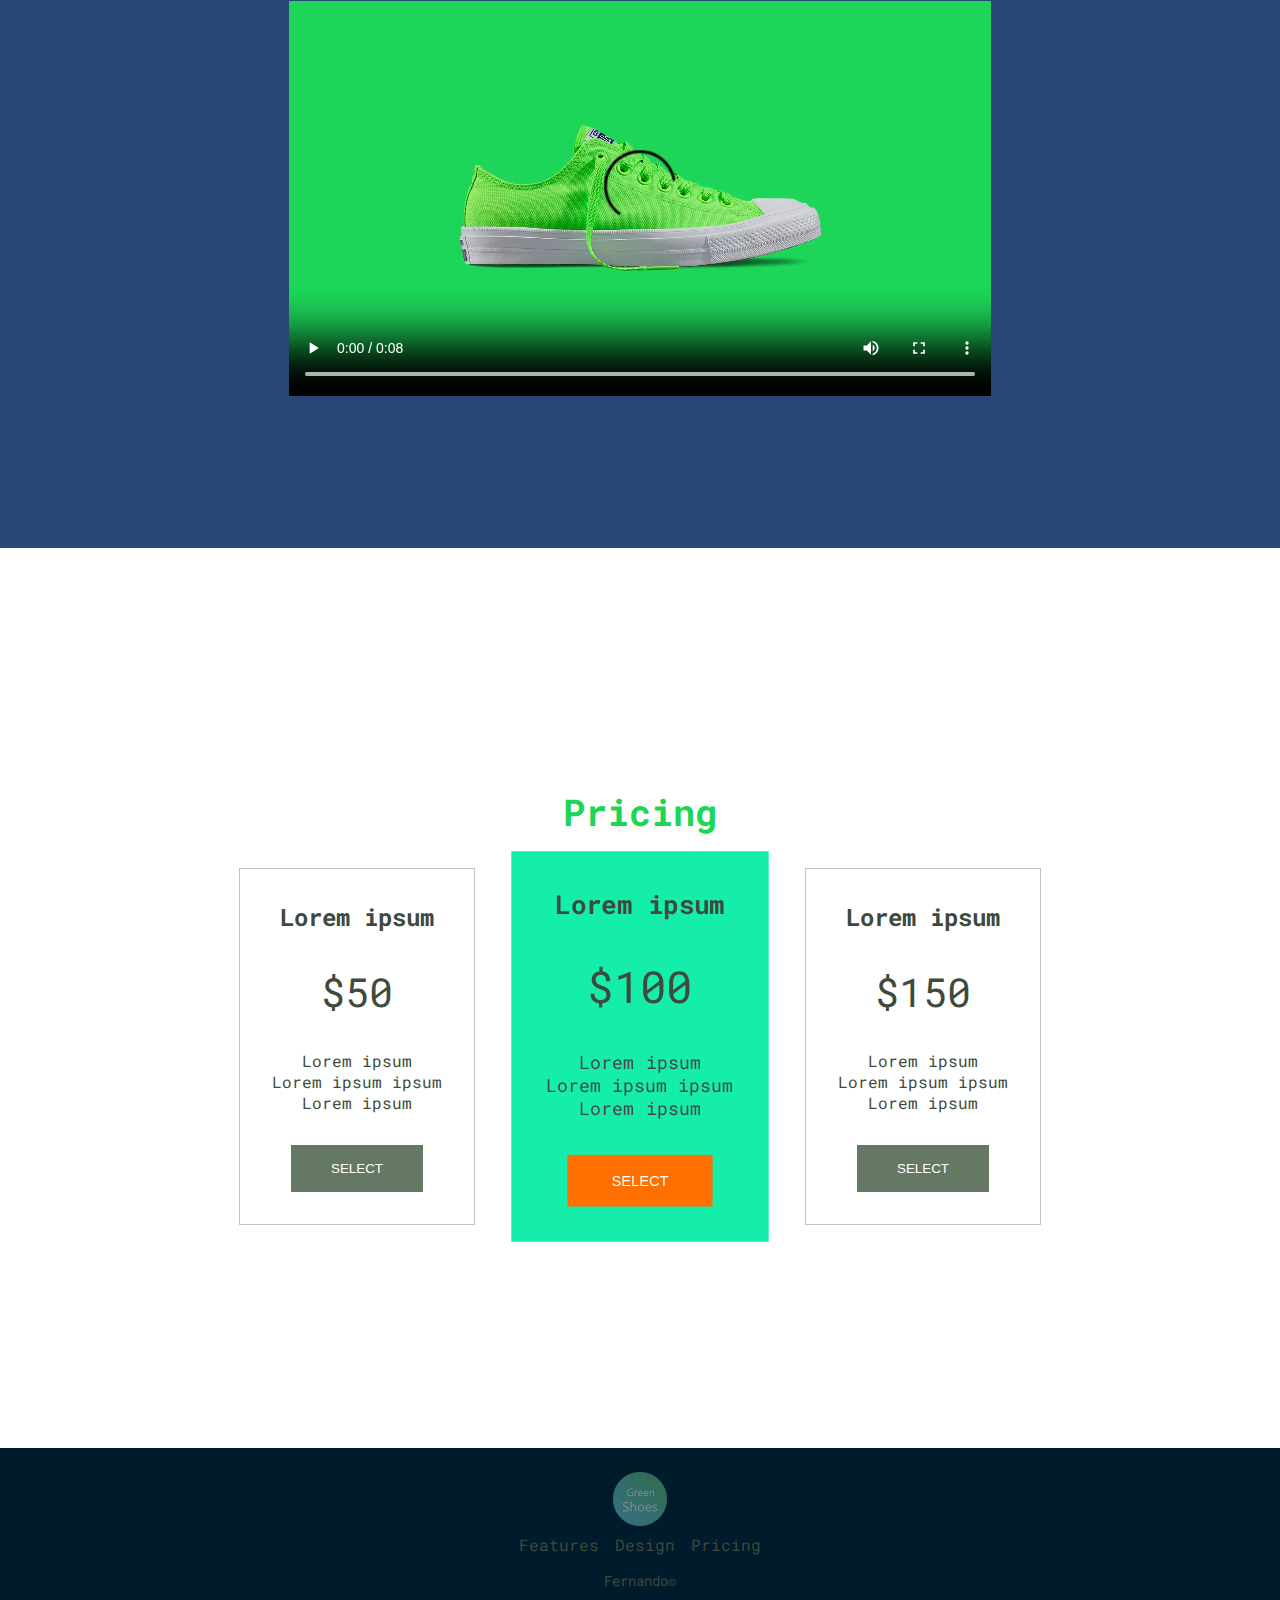
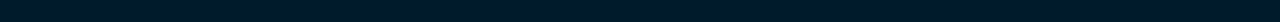
==== commit f6f20e7b: "pricing-area finished" ====
--- a/Product Landing Page/index.html
+++ b/Product Landing Page/index.html
@@ -59,9 +59,9 @@
         </div>
     </div>
     <div class="white-background">
-        <div class="pricing-area container" id="pricing">
+        <div class="container pricing-area" id="pricing">
             <h2 class="sub-title">Pricing</h2>
-            <div class="card">
+            <div class="card card1">
                 <h3 class="title-card">Lorem ipsum</h3>
                 <span class="price-area">$50</span>
                 <ul class="card-list">
@@ -69,9 +69,10 @@
                     <li>Lorem ipsum ipsum</li>
                     <li>Lorem ipsum</li>
                 </ul>
+                <a href="#"><button class="bt-primary gray-color">SELECT</button></a>
             </div>
     
-            <div class="card primary-card">
+            <div class="card primary-card card2">
                 <h3 class="title-card">Lorem ipsum</h3>
                 <span class="price-area">$100</span>
                 <ul class="card-list">
@@ -79,9 +80,10 @@
                     <li>Lorem ipsum ipsum</li>
                     <li>Lorem ipsum</li>
                 </ul>
+                <a href="#"><button class="bt-primary">SELECT</button></a>
             </div>
     
-            <div class="card">
+            <div class="card card3">
                 <h3 class="title-card">Lorem ipsum</h3>
                 <span class="price-area">$150</span>
                 <ul class="card-list">
@@ -89,6 +91,7 @@
                     <li>Lorem ipsum ipsum</li>
                     <li>Lorem ipsum</li>
                 </ul>
+                <a href="#"><button class="bt-primary gray-color">SELECT</button></a>
             </div>
         </div>
     </div>
--- a/Product Landing Page/css/style.css
+++ b/Product Landing Page/css/style.css
@@ -117,6 +117,7 @@
 .banner-area a{
     text-decoration: none;
 }
+
 .bt-primary{
     background-color: var(--orange-color);
     color: #ffffff;
@@ -125,12 +126,17 @@
     display: block;
     margin: 1rem auto;
     cursor: pointer;
+    transition: 0.5s;
+}
+
+.bt-primary:hover{
+    background-color: rgba(0,0,0,0.5);
 }
 
 .green-shoe{
     max-width: 50%;
     position: absolute;
-    bottom: -40px;
+    bottom: -37px;
     right: 50%;
     transform: translate(50%,0);
 }
@@ -149,7 +155,6 @@
     height: 50px;
     width: 50px;
     border-radius: 50%;
-    background-color: red;
     position: absolute;
 }
 
@@ -228,6 +233,67 @@
     margin: 0 auto;
 }
 
+
+/*Pricing CSS*/
+.pricing-area{
+    display: flex;
+    flex-direction: column;
+    height: auto;
+}
+
+.pricing-area .sub-title{
+    align-self: center;
+}
+
+
+.card{
+    max-width:768px;
+    border: 1px solid var(--gray-color);
+    padding: 1rem 2rem;
+    margin-top: 1rem;
+    display: flex;
+    flex-direction: column;
+    align-items: center;
+}
+
+.gray-color{
+    background-color: var(--light-gray-color);
+}
+
+.card a{
+    text-decoration: none;
+}
+
+.primary-card{
+    background-color: var(--light-blue-background);
+    border: none;
+}
+
+.title-card,
+.price-area,
+.card-list{
+    margin: 1rem 0;
+}
+
+.title-card{
+    font-size: 1.5rem;
+    text-align: center;
+}
+
+.price-area{
+    font-size: 2.5rem;
+}
+
+.card-list{
+    list-style: none;
+}
+
+.card-list li{
+    text-align: center;
+}
+
+/*Footer CSS*/
+
 .footer{
     display: flex;
     flex-direction: column;
@@ -247,10 +313,10 @@
 
 .nav-bar-footer li{
     display: inline;
+    padding: 0 0.2rem;
 }
 
 .nav-bar-footer a{
-    padding: 0 1rem;
     color: var(--text-color);
     transition: 0.5s;
     text-decoration-color: transparent;
@@ -328,4 +394,45 @@
         top: 10%;
     }
     
+}
+
+@media(min-width: 760px){
+    .circle3{
+        top: 25%;
+    }
+}
+
+
+@media(min-width: 768px){
+    .pricing-area{
+        display: grid;
+        grid-template-areas: 
+            ". header header ."
+            "card1 card2 card2 card3";
+        grid-column-gap: 3rem;
+        align-items: center;
+        align-content: center;
+        justify-content: center;
+        height: 100vh;
+        width: 100%;
+    }
+
+    .pricing-area .sub-title{
+        grid-area: header;
+        display: block;
+        justify-self: center;
+    }
+    .card1{
+        grid-area: card1;
+    }
+
+    .card2{
+        grid-area: card2;
+        transform: scale(1.1);
+    }
+
+    .card3{
+        grid-area: card3;
+    }
+    
 }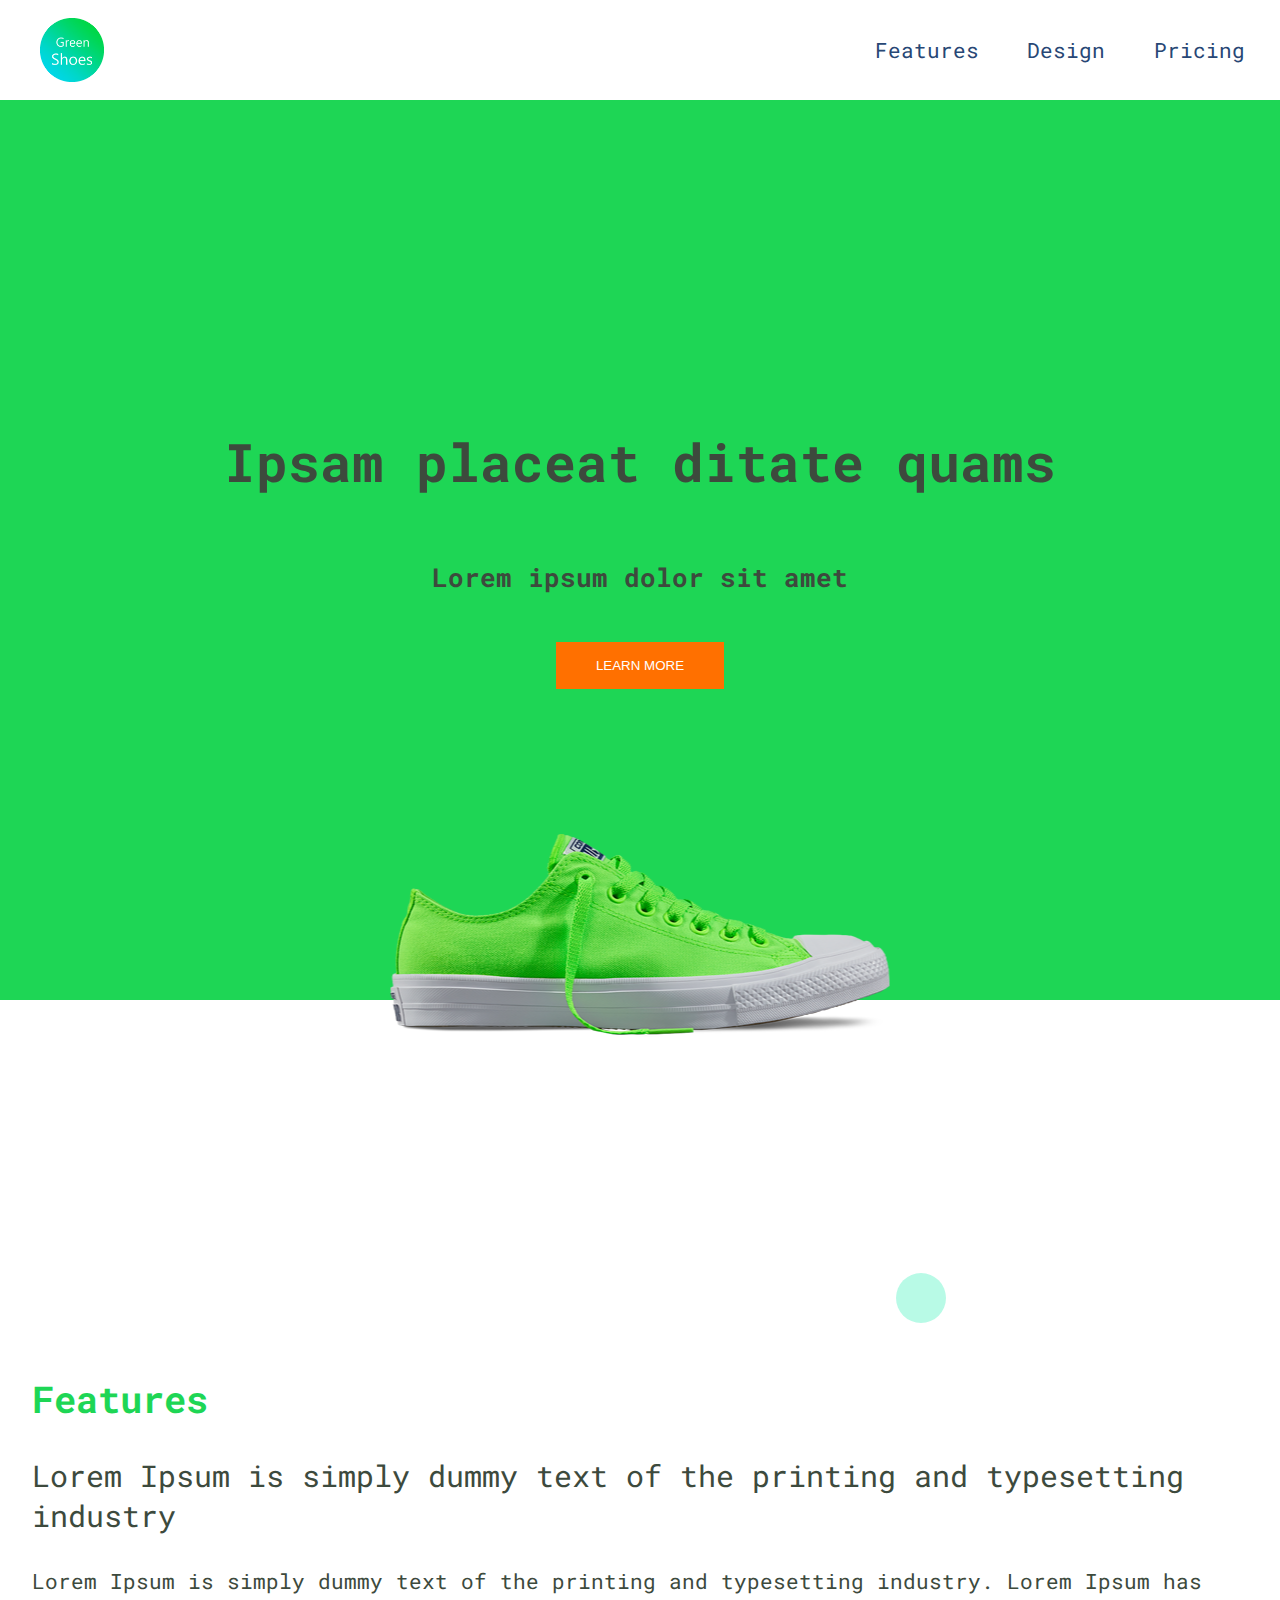
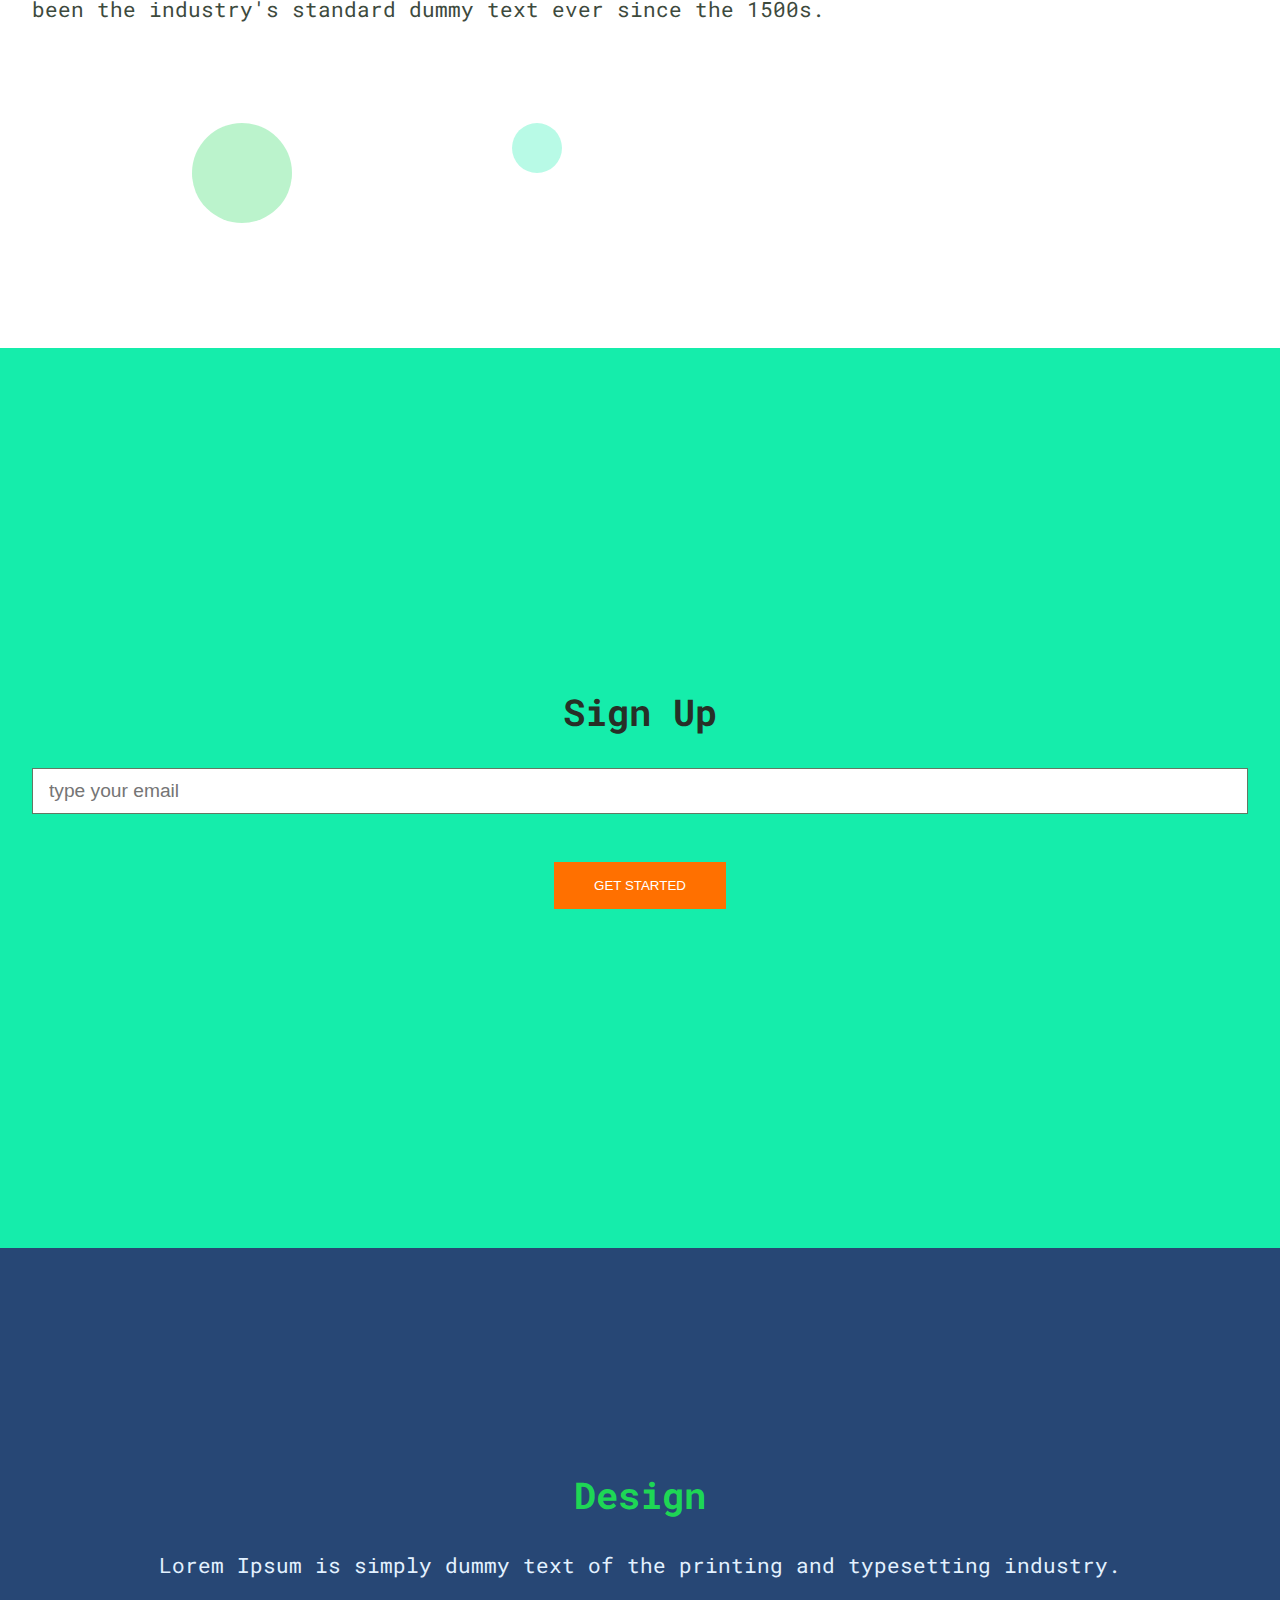
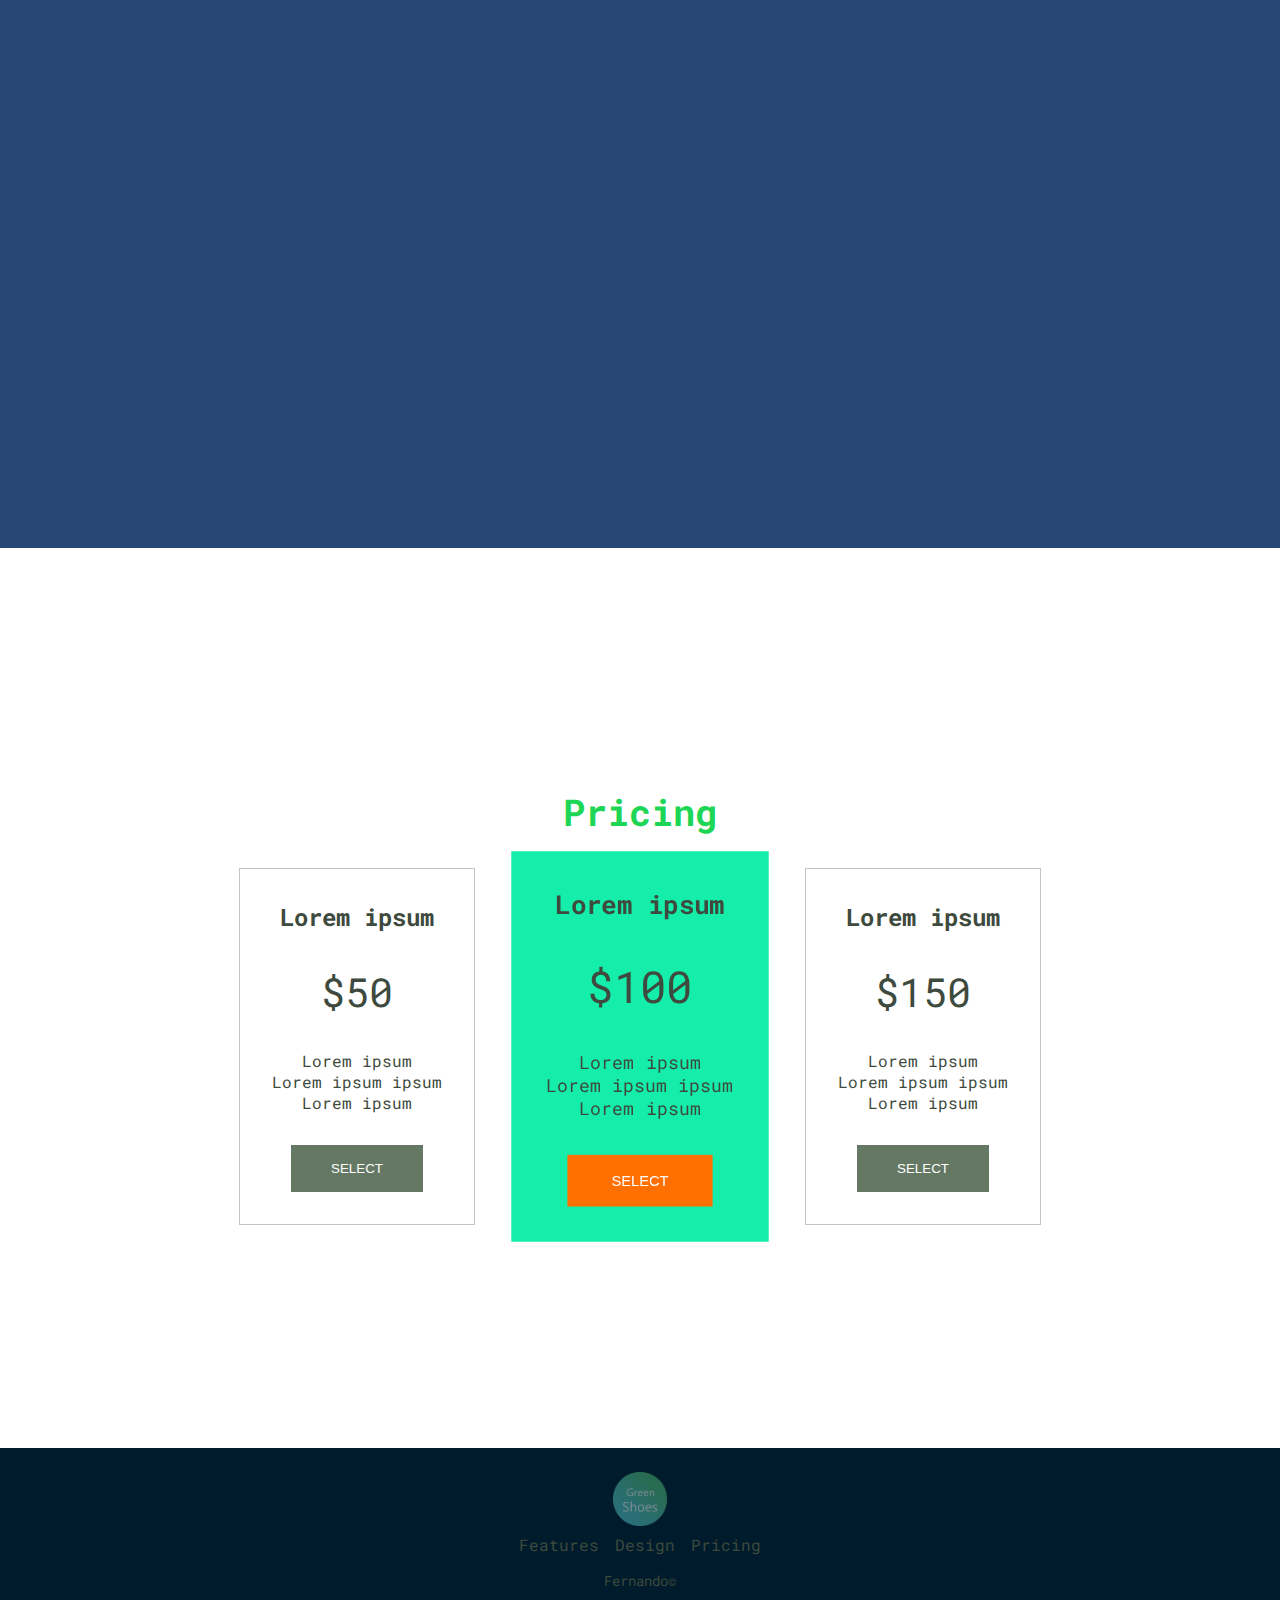
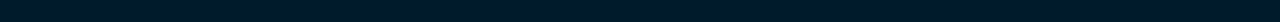
==== commit de82a407: "project finished" ====
--- a/Product Landing Page/index.html
+++ b/Product Landing Page/index.html
@@ -9,7 +9,7 @@
 <body>
     <div class="white-background position-fixed green-bottom-border">
         <header class="header" id="header">
-            <object data="./img/logo-green-shoe.svg" type="image/svg+xml" id="header-img" alt="Green Shoes Logo" class="logo-img"></object>
+            <img src="./img/logo-green-shoe.png" id="header-img" alt="Green Shoes Logo" class="logo-img">
             <nav class="nav-bar-header" id="nav-bar">
                 <ul>
                     <li><a href="#features" class="nav-link">Features</a></li>
@@ -41,7 +41,7 @@
         <div class="signup-area container display-flex">
             <h2 class="sub-title">Sign Up</h2>
             <form action="https://www.freecodecamp.com/email-submit" id="form">
-                <input type="email" id="email" placeholder="type your email" required class="input-email">
+                <input type="email" id="email" name="email" placeholder="type your email" required class="input-email">
                 <input type="submit" value="GET STARTED" id="submit" class="bt-primary">
             </form>
         </div>
@@ -51,11 +51,7 @@
             <h2 class="sub-title">Design</h2>
             <p class="p-text">Lorem Ipsum is simply dummy text of the printing and typesetting industry.</p>
             <section class="video-area">
-                <video controls>
-                    <source src="video/green-shoes.mp4" type="video/mp4">
-                    Sorry, your browser doesn't support embedded videos.
-                </video>
-            </section>
+                <iframe width="560" height="315" src="https://www.youtube.com/embed/BTa89IUatVg" frameborder="0" allow="accelerometer; autoplay; encrypted-media; gyroscope; picture-in-picture" allowfullscreen id="video"></iframe>         
         </div>
     </div>
     <div class="white-background">
@@ -97,7 +93,7 @@
     </div>
     <div class="dark-background">
         <footer class="footer">
-            <object data="./img/logo-green-shoe.svg" type="image/svg+xml" id="header-img" alt="Green Shoes Logo" class="logo-img"></object>
+            <img src="./img/logo-green-shoe.png" id="header-img" alt="Green Shoes Logo" class="logo-img">
             <nav class="nav-bar-footer">
                 <ul>
                     <li><a href="#" class="nav-link">Features</a></li>
--- a/Product Landing Page/css/style.css
+++ b/Product Landing Page/css/style.css
@@ -35,7 +35,7 @@
 .header,
 .footer{
     /*Change to 1440px after finishing everthing*/
-    max-width: 1000px;
+    max-width: 1920px;
     padding: 1rem 2rem;
     margin: 0 auto;
 }
@@ -227,7 +227,7 @@
     margin-bottom: 2rem;
     text-align: center;
 }
-.video-area video{
+#video{
     max-width: 100%;
     display: block;
     margin: 0 auto;
@@ -370,8 +370,8 @@
         font-size: 1.3rem;
     }
 
-    .video-area video{
-        max-width: 75%;
+    #video{
+        
     }
 
     .circle1{
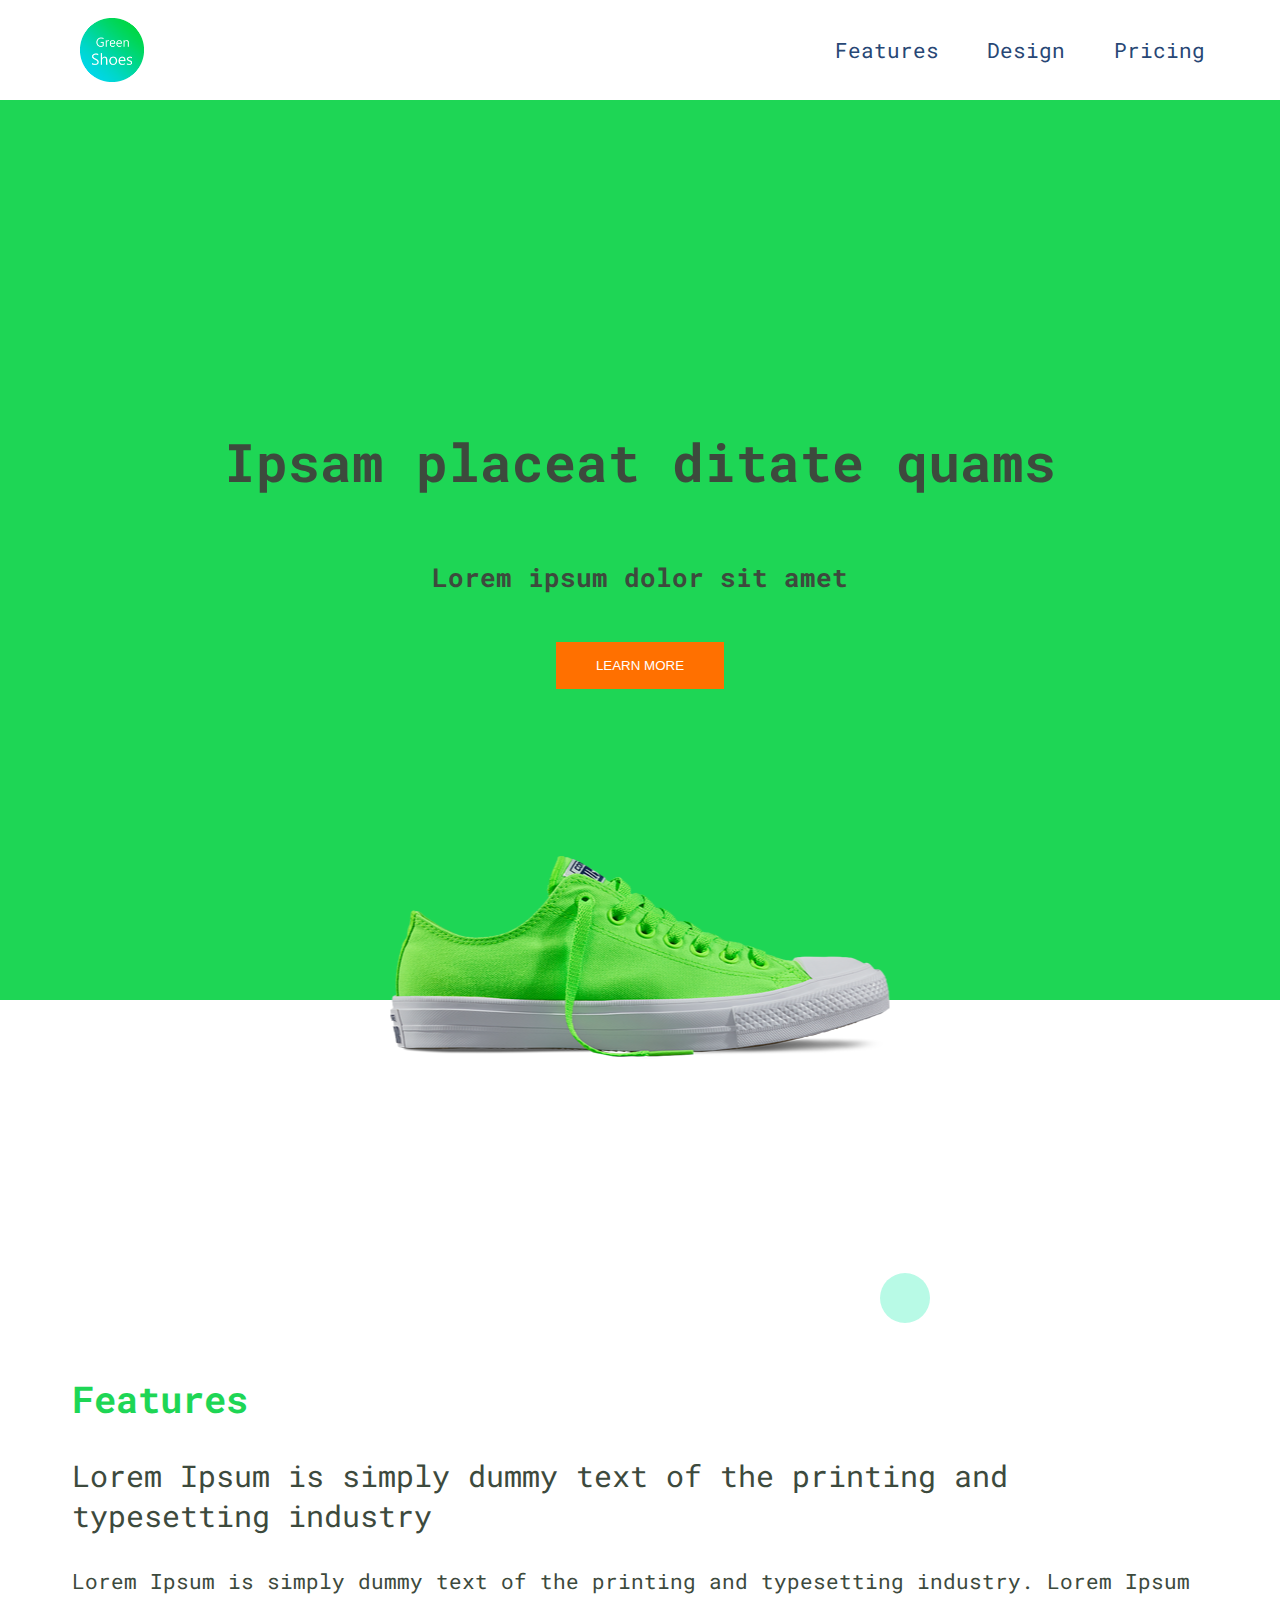
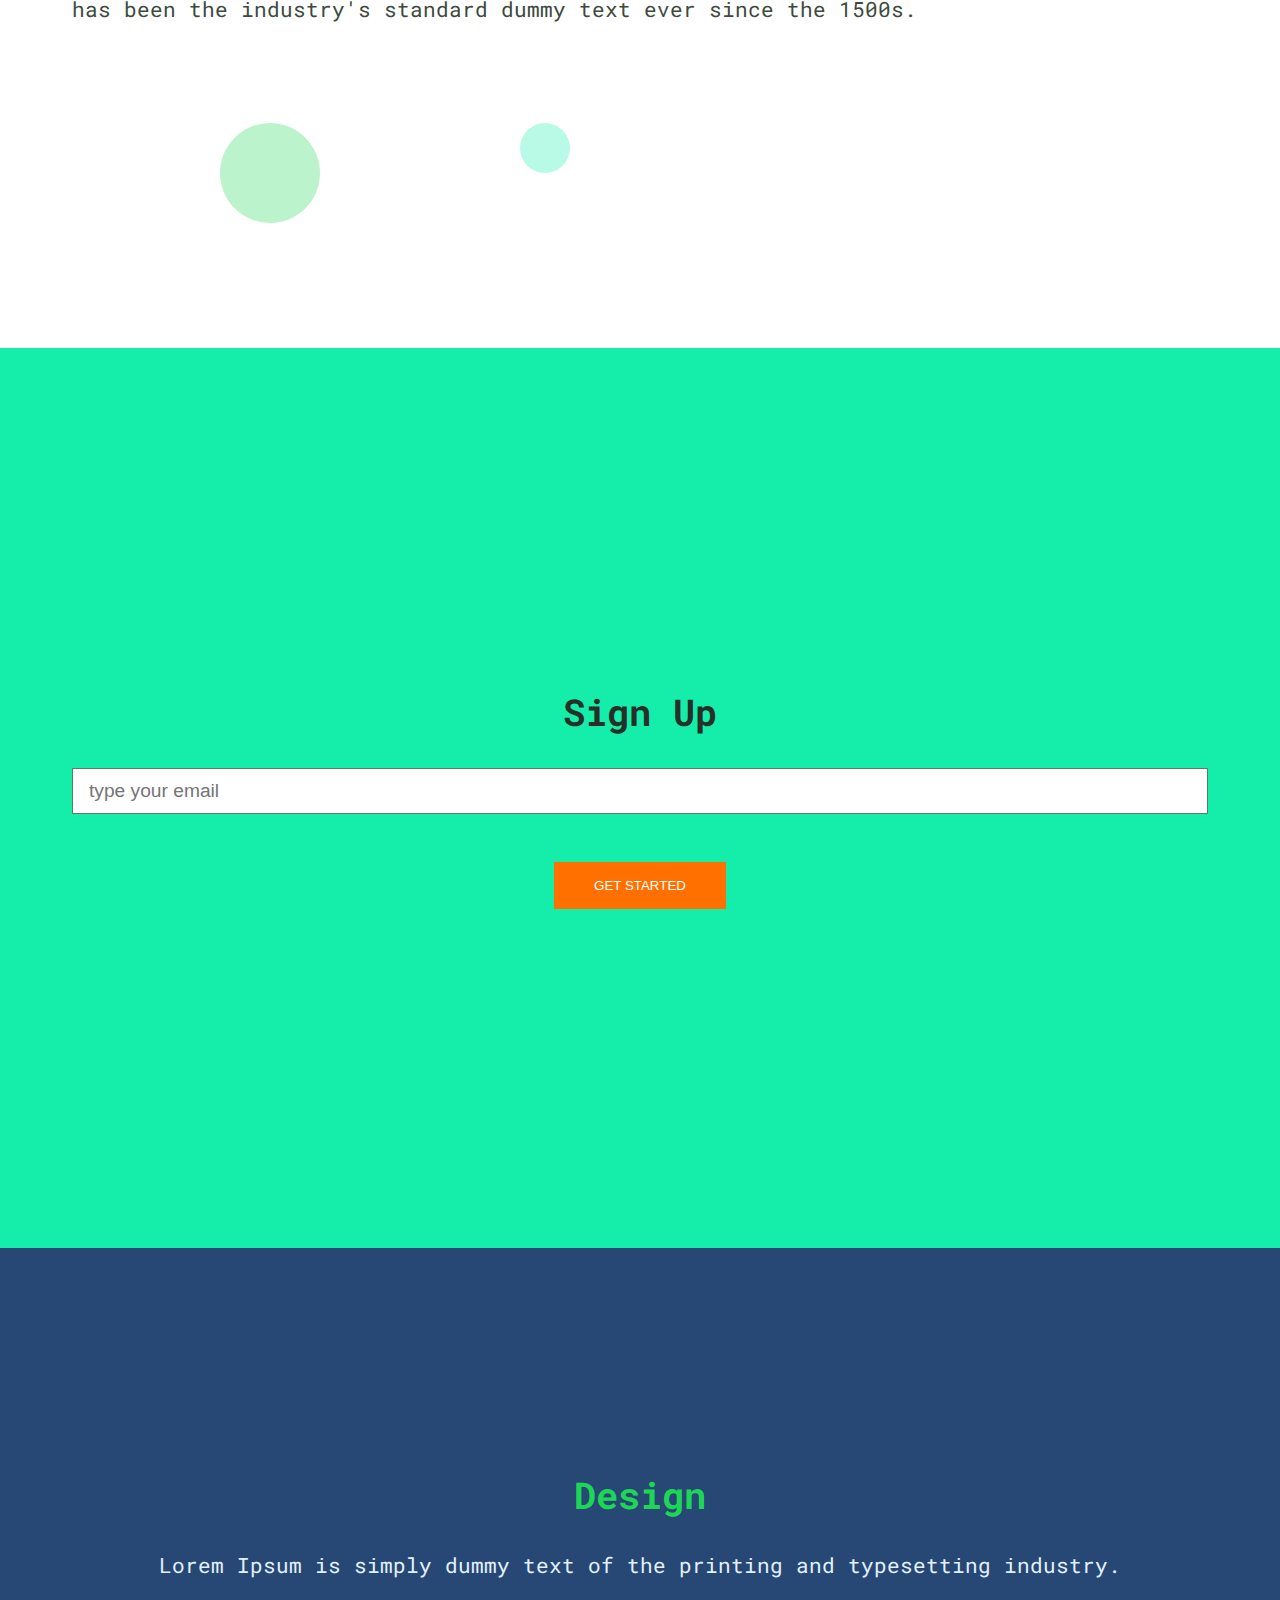
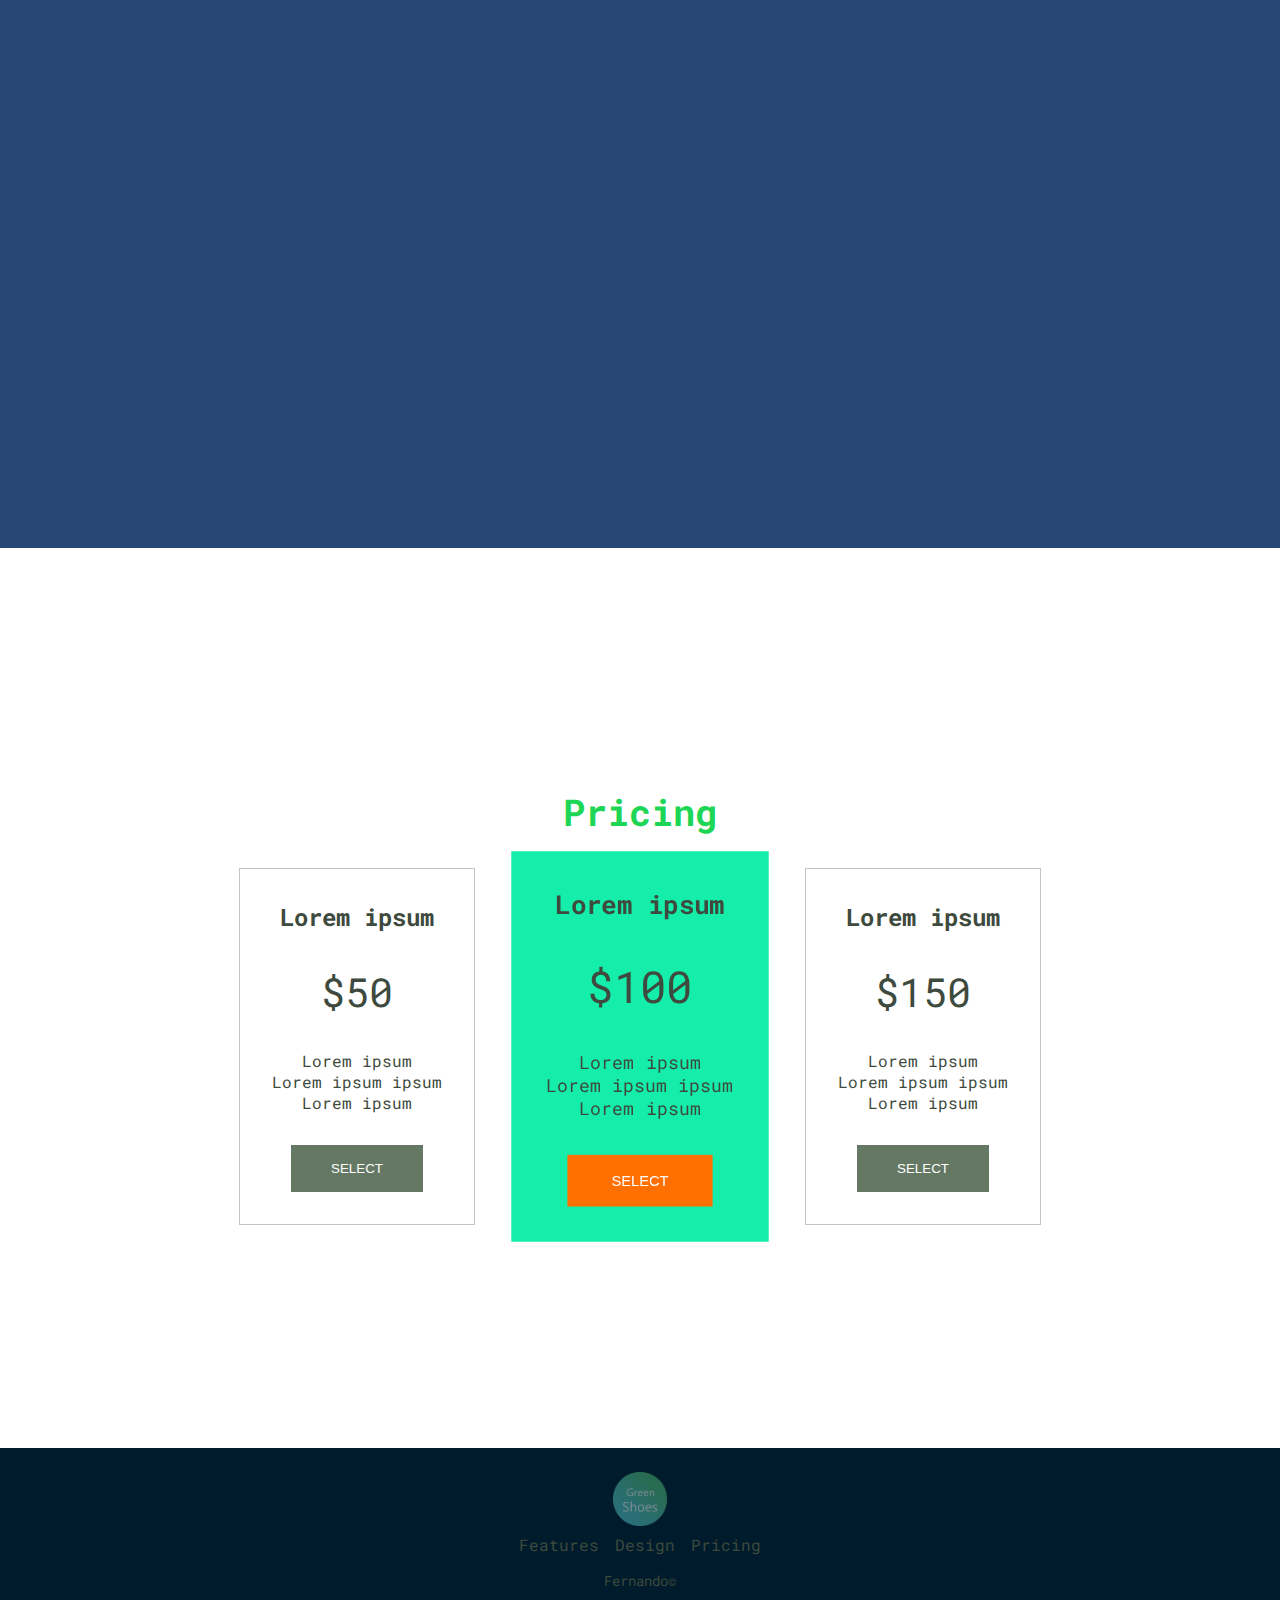
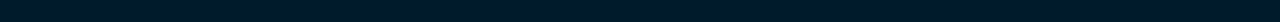
==== commit 148c3aa2: "changed the media query of green-shoe" ====
--- a/Product Landing Page/index.html
+++ b/Product Landing Page/index.html
@@ -38,7 +38,7 @@
         </div>
     </div>
     <div class="light-blue-background">
-        <div class="signup-area container display-flex">
+        <div class="signup-area container display-flex height-screen">
             <h2 class="sub-title">Sign Up</h2>
             <form action="https://www.freecodecamp.com/email-submit" id="form">
                 <input type="email" id="email" name="email" placeholder="type your email" required class="input-email">
--- a/Product Landing Page/css/style.css
+++ b/Product Landing Page/css/style.css
@@ -35,13 +35,13 @@
 .header,
 .footer{
     /*Change to 1440px after finishing everthing*/
-    max-width: 1920px;
+    max-width: 1200px;
     padding: 1rem 2rem;
     margin: 0 auto;
 }
 
 .container{
-    height: 100vh;
+    height: auto;
 }
 
 .position-fixed{
@@ -114,6 +114,11 @@
 .description{
     font-size: 1.6rem;
 }
+
+.banner-area{
+    padding: 5rem 0;
+}
+
 .banner-area a{
     text-decoration: none;
 }
@@ -136,7 +141,7 @@
 .green-shoe{
     max-width: 50%;
     position: absolute;
-    bottom: -37px;
+    bottom: -3.7rem;
     right: 50%;
     transform: translate(50%,0);
 }
@@ -207,6 +212,10 @@
 .signup-area .sub-title{
     color:var(--text-dark-color);
     text-align: center;
+}
+
+.height-screen{
+    height: 100vh;
 }
 
 .input-email{
@@ -337,7 +346,7 @@
     .header{
         height: 100px;
         flex-direction: row;
-        justify-content: space-between;
+        justify-content: space-between; 
     }
     .logo-img{
         max-width: 80px;
@@ -370,8 +379,9 @@
         font-size: 1.3rem;
     }
 
-    #video{
-        
+    
+    .container{
+        height: 100vh;
     }
 
     .circle1{
@@ -393,7 +403,17 @@
     .circle3{
         top: 10%;
     }
-    
+
+    .banner-area{
+        padding: 0;
+    }
+    
+}
+
+@media(max-width: 440px){
+    .green-shoe{
+        bottom: -2.4rem;
+    }
 }
 
 @media(min-width: 760px){
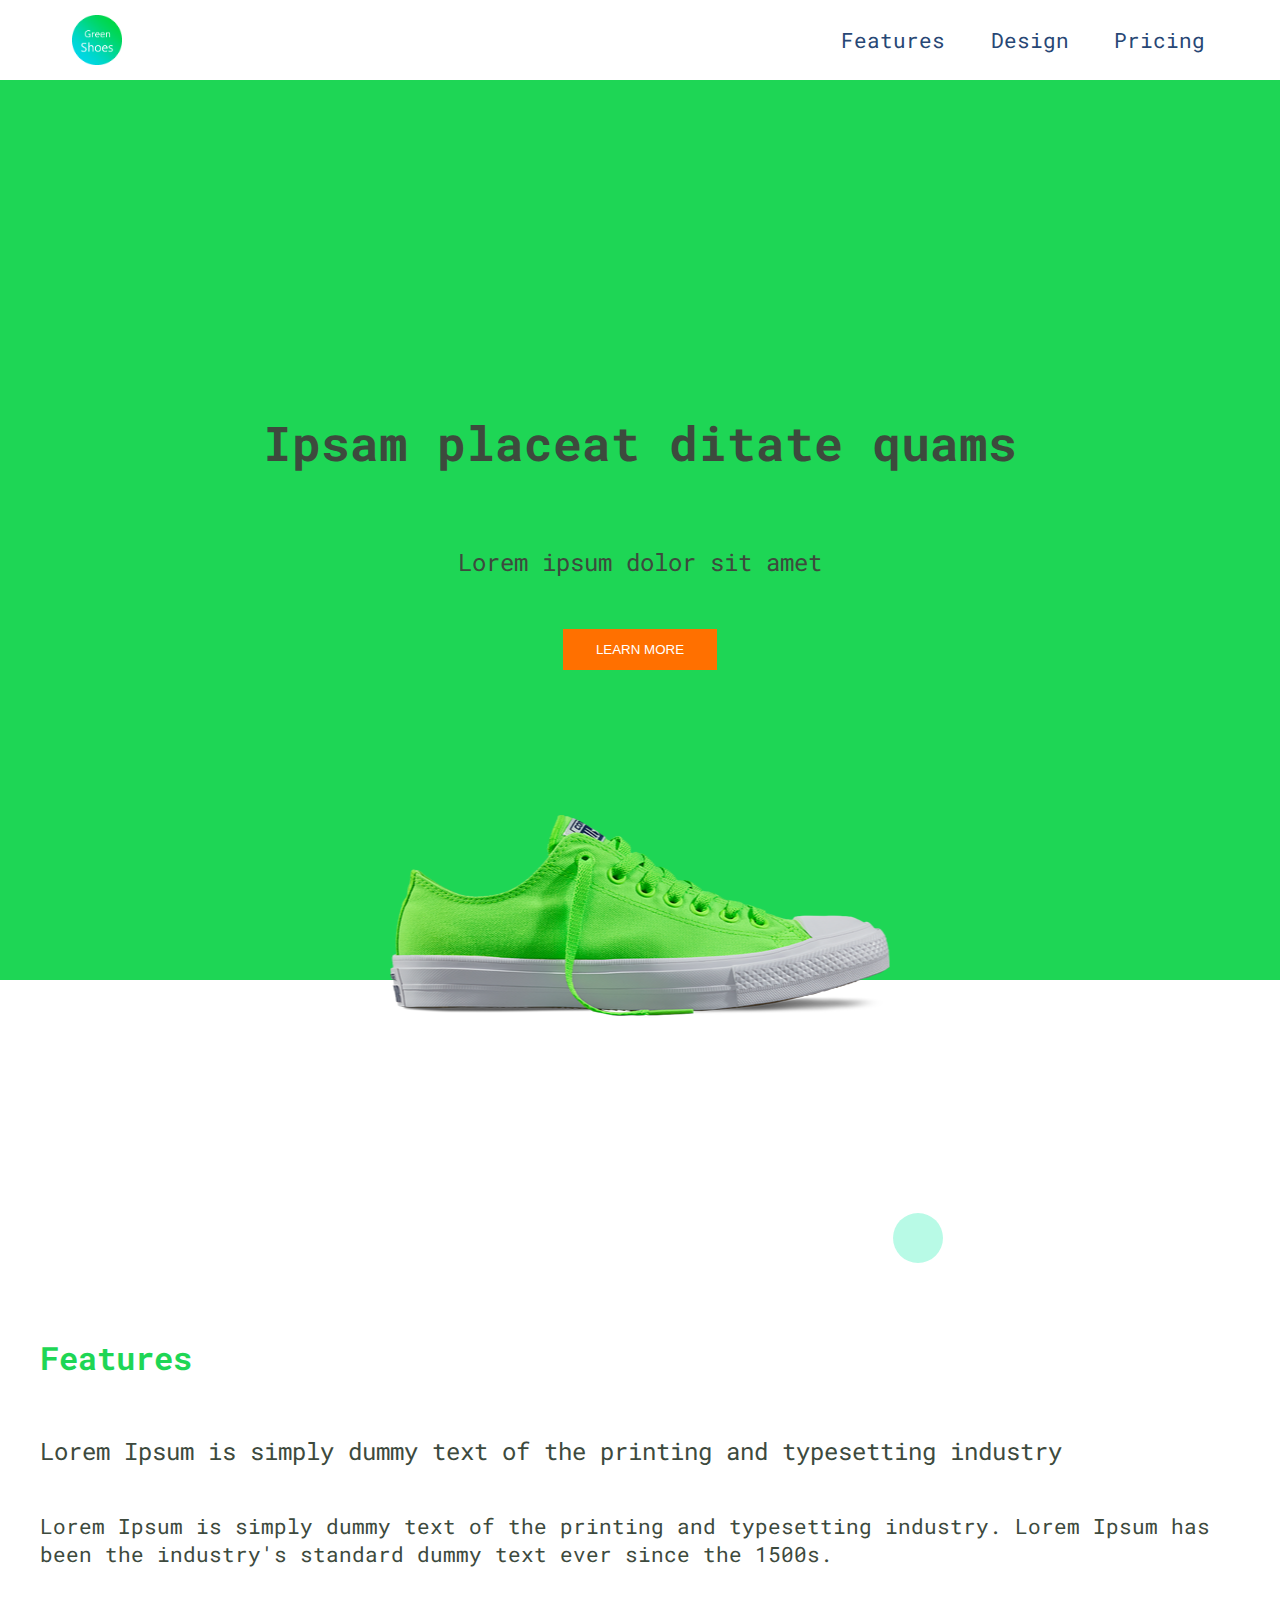
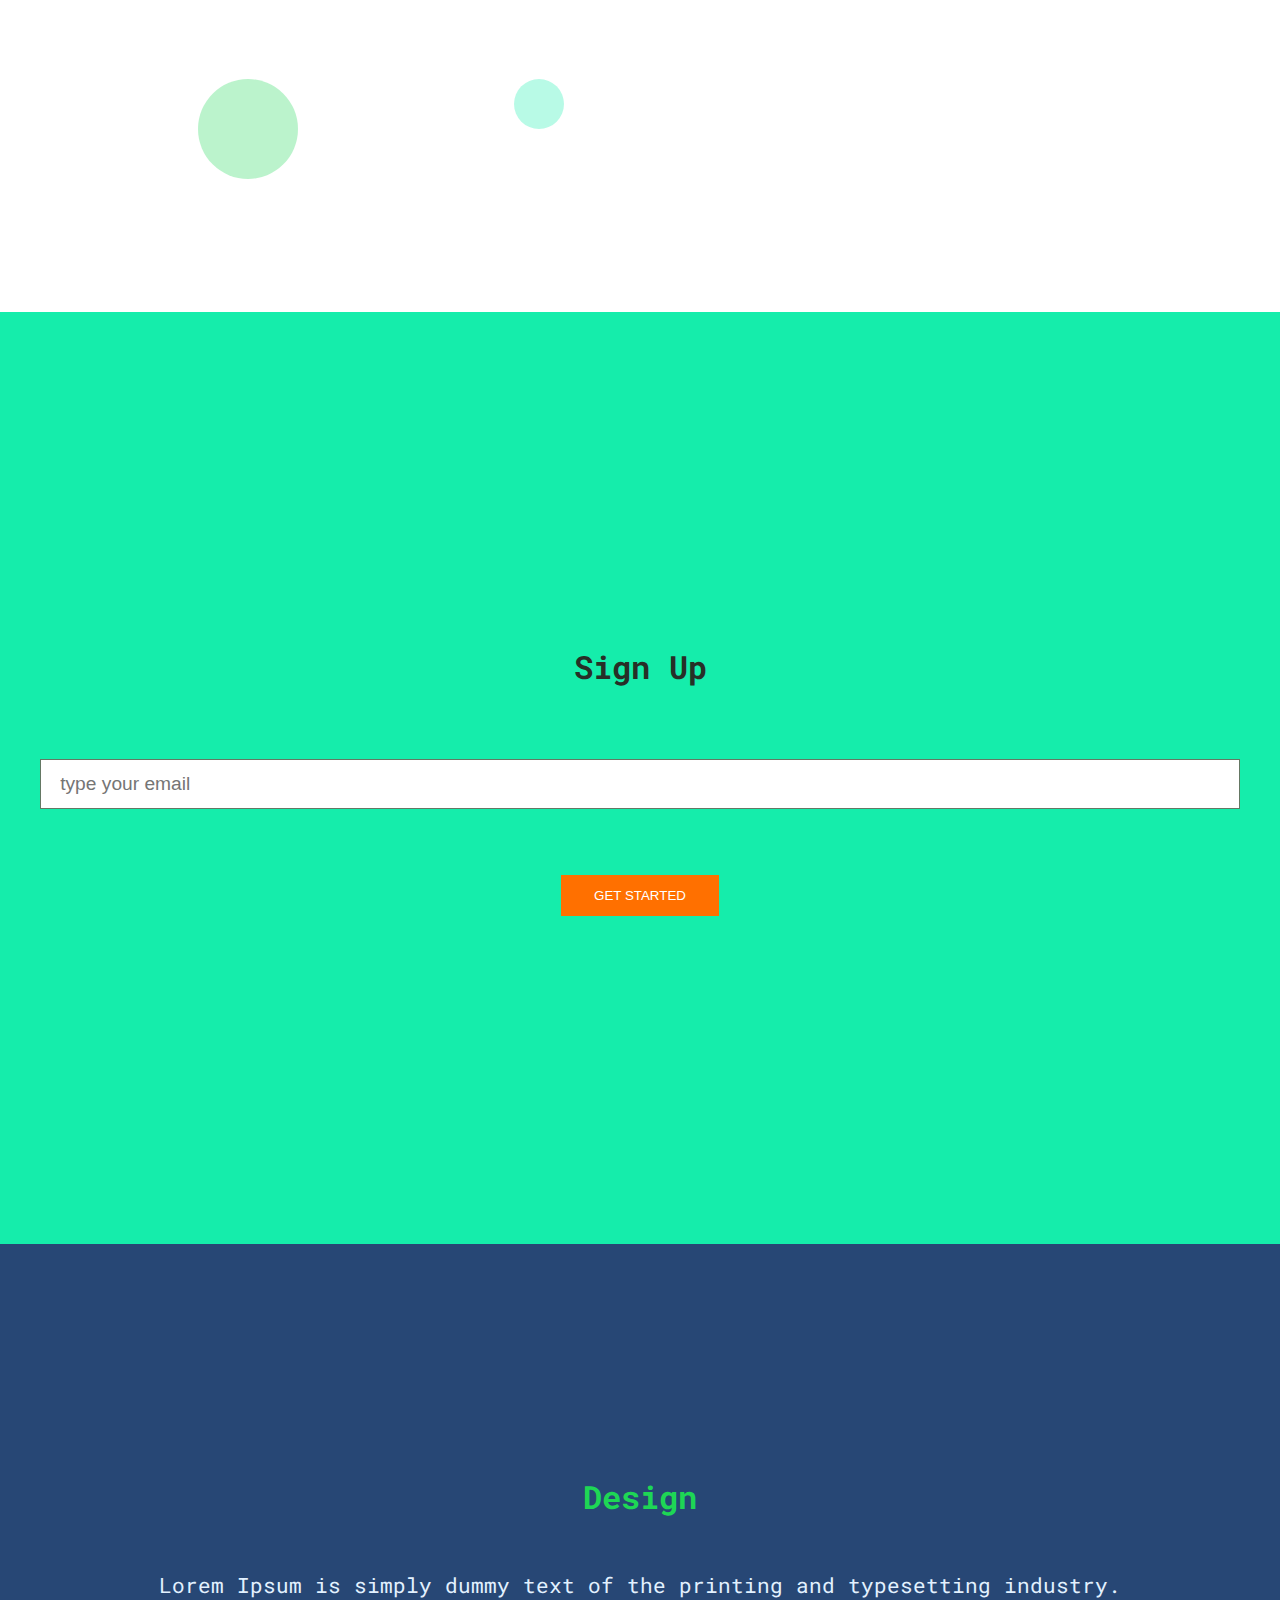
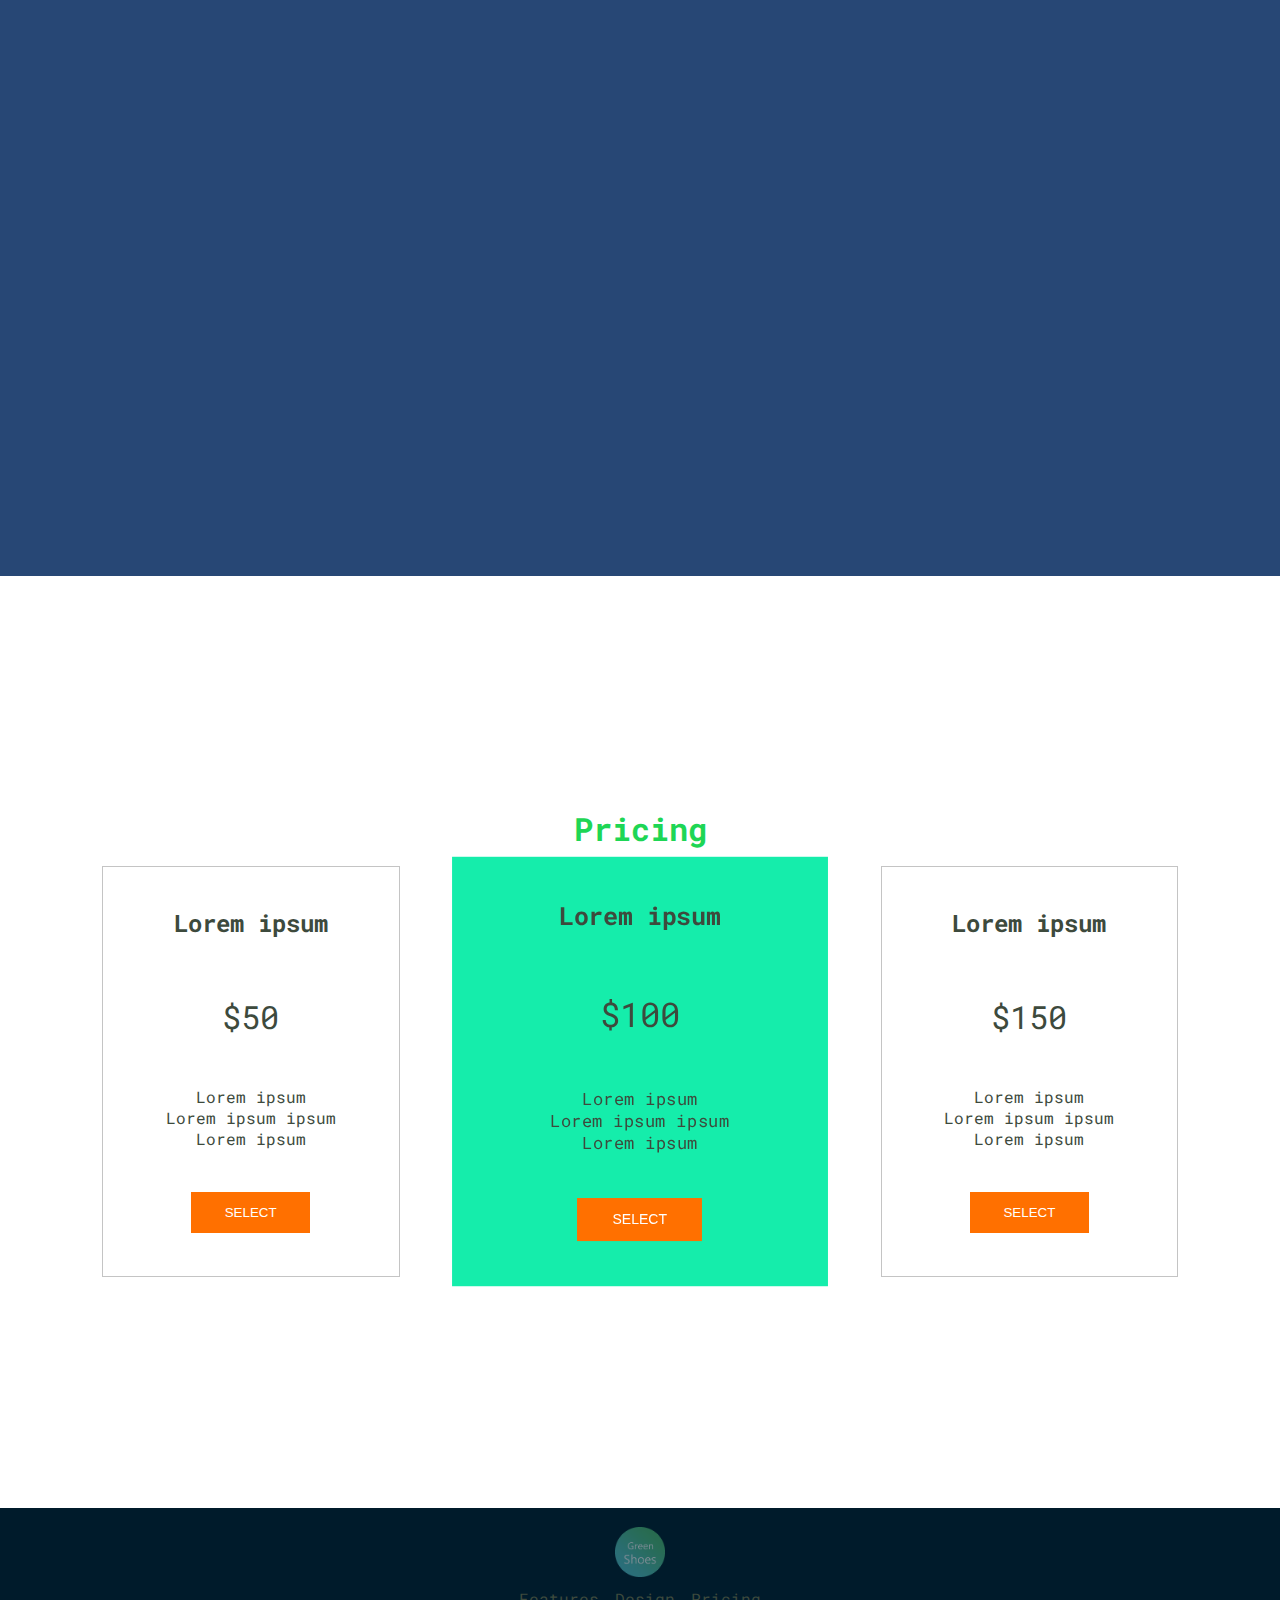
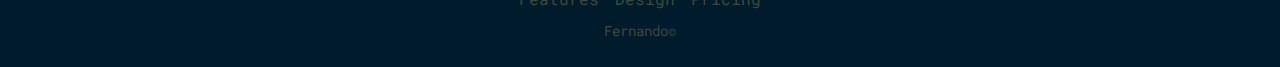
==== commit 348a38f5: "changed the font-size of the text" ====
--- a/Product Landing Page/index.html
+++ b/Product Landing Page/index.html
@@ -28,7 +28,7 @@
         </div>
     </div>
     <div class="white-background">
-        <div class="features-area container display-flex position-relative" id="features">
+        <div class="features-area container display-flex height-screen position-relative" id="features">
             <h2 class="sub-title">Features</h2>
             <h3 class="description-text">Lorem Ipsum is simply dummy text of the printing and typesetting industry</h3>
             <p class="p-text">Lorem Ipsum is simply dummy text of the printing and typesetting industry. Lorem Ipsum has been the industry's standard dummy text ever since the 1500s.</p>
@@ -47,7 +47,7 @@
         </div>
     </div>
     <div class="dark-blue-background">
-        <div class="design-area container display-flex" id="design">
+        <div class="design-area container height-screen display-flex" id="design">
             <h2 class="sub-title">Design</h2>
             <p class="p-text">Lorem Ipsum is simply dummy text of the printing and typesetting industry.</p>
             <section class="video-area">
@@ -55,7 +55,7 @@
         </div>
     </div>
     <div class="white-background">
-        <div class="container pricing-area" id="pricing">
+        <div class="container pricing-area height-screen" id="pricing">
             <h2 class="sub-title">Pricing</h2>
             <div class="card card1">
                 <h3 class="title-card">Lorem ipsum</h3>
@@ -65,7 +65,7 @@
                     <li>Lorem ipsum ipsum</li>
                     <li>Lorem ipsum</li>
                 </ul>
-                <a href="#"><button class="bt-primary gray-color">SELECT</button></a>
+                <a href="#"><button class="bt-primary">SELECT</button></a>
             </div>
     
             <div class="card primary-card card2">
@@ -87,7 +87,7 @@
                     <li>Lorem ipsum ipsum</li>
                     <li>Lorem ipsum</li>
                 </ul>
-                <a href="#"><button class="bt-primary gray-color">SELECT</button></a>
+                <a href="#"><button class="bt-primary">SELECT</button></a>
             </div>
         </div>
     </div>
--- a/Product Landing Page/css/style.css
+++ b/Product Landing Page/css/style.css
@@ -3,7 +3,6 @@
 *{
     padding: 0;
     margin: 0;
-    box-sizing: border-box;
 }
 
 :root{
@@ -36,7 +35,7 @@
 .footer{
     /*Change to 1440px after finishing everthing*/
     max-width: 1200px;
-    padding: 1rem 2rem;
+    padding: 1em 2em;
     margin: 0 auto;
 }
 
@@ -57,15 +56,16 @@
 }
 
 .margin-top-fixed{
-    margin-top: 170px;
+    margin-top: 80px;
 }
 
 .header{
-    height: 170px;
+    height: 80px;
     display: flex;
     flex-direction: column;
     align-items: center;
     justify-content: center;
+    box-sizing: border-box;
 }
 
 .green-bottom-border{
@@ -73,10 +73,10 @@
 }
 
 .logo-img{
-    max-width: 80px;
-    max-height: 80px;
-    padding: 0.5rem;
+    width: 50px;
+    height: 50px;
     cursor: pointer;
+    margin: 0.2em 0;
 }
 
 .nav-bar-header ul{
@@ -85,14 +85,14 @@
 
 .nav-bar-header li{
     display: inline;
-    padding: 0 0.2rem;
+    margin: 1em 0.2em;
 }
 
 .nav-bar-header a{
     color: var(--link-color);
     transition: 0.5s;
     text-decoration-color: transparent;
-    font-size: 1rem;
+    font-size: 1em;
 }
 
 .nav-bar-header a:hover{
@@ -103,20 +103,24 @@
 
 .title,
 .description{
-    padding: 2rem 1rem;
+    padding: 1em;
     text-align: center;
 }
 
 .title{
-    font-size: 3rem;
-    font-weight: 700;
+    font-size: 2em;
+    font-weight: bold;
 }
 .description{
-    font-size: 1.6rem;
+    font-size: 1.5em;
+    font-weight: normal;
 }
 
 .banner-area{
-    padding: 5rem 0;
+    padding: 4em 0;
+    display: flex;
+    align-items: center;
+    justify-content: center;
 }
 
 .banner-area a{
@@ -127,9 +131,9 @@
     background-color: var(--orange-color);
     color: #ffffff;
     border: none;
-    padding: 1rem 2.5rem;
+    padding: 1em 2.5em;
     display: block;
-    margin: 1rem auto;
+    margin: 2em auto;
     cursor: pointer;
     transition: 0.5s;
 }
@@ -139,9 +143,9 @@
 }
 
 .green-shoe{
-    max-width: 50%;
+    max-width: 60%;
     position: absolute;
-    bottom: -3.7rem;
+    bottom: 0;
     right: 50%;
     transform: translate(50%,0);
 }
@@ -153,7 +157,7 @@
 }
 
 .features-area{
-    margin-top: 3rem;
+    /* background-color: red; */
 }
 
 .circle{
@@ -190,23 +194,23 @@
 .sub-title,
 .description-text,
 .p-text{
-    padding: 1rem 0;
+    padding: 1em 0;
 }
 
 .sub-title{
-    font-size: 2rem;
+    font-size: 1.5em;
     color: var(--green-color);
-    font-weight: 700;
+    font-weight: bold;
 }
 
 .description-text{
-    font-size: 1.7rem;
+    font-size: 1.25em;
     font-weight: normal;
 }
 
 .p-text{
-    font-size: 1.2rem;
-    font-weight: 400;
+    font-size: 1.1em;
+    font-weight: normal;
 }
 
 .signup-area .sub-title{
@@ -215,16 +219,16 @@
 }
 
 .height-screen{
-    height: 100vh;
+    min-height: 100vh;
 }
 
 .input-email{
     width: 100%;
-    padding: 0.7rem 1rem;
-    font-size: 1.2rem;
+    padding: 0.7em 1em;
+    font-size: 1.2em;
     color: var(--light-gray-color);
     border: 1px solid var(--light-gray-color);
-    margin: 1rem 0 2rem 0;
+    margin: 2em 0;
 }
 
 .design-area .sub-title{
@@ -233,7 +237,7 @@
 
 .design-area .p-text{
     color: var(--light-blue-color);
-    margin-bottom: 2rem;
+    margin-bottom: 2em;
     text-align: center;
 }
 #video{
@@ -258,8 +262,8 @@
 .card{
     max-width:768px;
     border: 1px solid var(--gray-color);
-    padding: 1rem 2rem;
-    margin-top: 1rem;
+    padding: 1em 2em;
+    margin-top: 1em;
     display: flex;
     flex-direction: column;
     align-items: center;
@@ -281,16 +285,16 @@
 .title-card,
 .price-area,
 .card-list{
-    margin: 1rem 0;
+    margin: 1em 0;
 }
 
 .title-card{
-    font-size: 1.5rem;
+    font-size: 1.5em;
     text-align: center;
 }
 
 .price-area{
-    font-size: 2.5rem;
+    font-size: 2em;
 }
 
 .card-list{
@@ -307,34 +311,35 @@
     display: flex;
     flex-direction: column;
     align-items: center;
+    height: auto;
+    clear: both;
 }
 
 .footer .logo-img{
     opacity: 0.5;
     filter: grayscale(50%);
-    max-width: 70px;
-    max-height: 70px;
 }
 
 .nav-bar-footer ul{
     list-style: none;
+    margin-top: 0.5em;
 }
 
 .nav-bar-footer li{
     display: inline;
-    padding: 0 0.2rem;
+    padding: 0 0.2em;
 }
 
 .nav-bar-footer a{
     color: var(--text-color);
     transition: 0.5s;
     text-decoration-color: transparent;
-    font-size: 1rem;
+    font-size: 1em;
 }
 
 .copyright{
-    padding: 1rem;
-    font-size: 0.9rem;
+    padding: 0.8em;
+    font-size: 0.9em;
 }
 
 .nav-bar-footer a:hover{
@@ -344,7 +349,6 @@
 
 @media(min-width: 600px){
     .header{
-        height: 100px;
         flex-direction: row;
         justify-content: space-between; 
     }
@@ -352,36 +356,33 @@
         max-width: 80px;
         max-height: 80px;
     }
-    .margin-top-fixed{
-        margin-top: 100px;
-    }
     .nav-bar-header li{
-        margin-left: 2rem;
+        margin-left: 2em;
     }
     
     .nav-bar-header a{
-        font-size: 1.3rem;
+        font-size: 1.3em;
     }
 
     .title{
-        font-size: 3.3rem;
+        font-size: 3em;
     }
 
     .sub-title{
-        font-size: 2.3rem;
+        font-size: 2em;
     }
 
     .description-text{
-        font-size: 1.9rem;
+        font-size: 1.5em;
     }
 
     .p-text{
-        font-size: 1.3rem;
+        font-size: 1.3em;
     }
 
     
     .container{
-        height: 100vh;
+        min-height: 100vh;
     }
 
     .circle1{
@@ -412,7 +413,7 @@
 
 @media(max-width: 440px){
     .green-shoe{
-        bottom: -2.4rem;
+        bottom: -2.4em;
     }
 }
 
@@ -424,35 +425,47 @@
 
 
 @media(min-width: 768px){
+    .green-shoe{
+        max-width: 30%;
+        bottom: -2.4em;
+    }
+
     .pricing-area{
         display: grid;
         grid-template-areas: 
-            ". header header ."
-            "card1 card2 card2 card3";
-        grid-column-gap: 3rem;
+            ". . header header header . ."
+            "card1 card1 card2 card2 card2 card3 card3";
         align-items: center;
         align-content: center;
-        justify-content: center;
-        height: 100vh;
-        width: 100%;
+        justify-content: space-evenly;
+        min-height: 100vh;
     }
 
     .pricing-area .sub-title{
         grid-area: header;
-        display: block;
         justify-self: center;
-    }
+        padding: 0;
+        margin: 0;
+    }
+    
     .card1{
         grid-area: card1;
     }
 
     .card2{
         grid-area: card2;
-        transform: scale(1.1);
+        transform: scale(1.05);
+        
     }
 
     .card3{
         grid-area: card3;
     }
     
+}
+
+@media(min-height: 900px){
+    .green-shoe{
+        max-width: 60%;
+    }
 }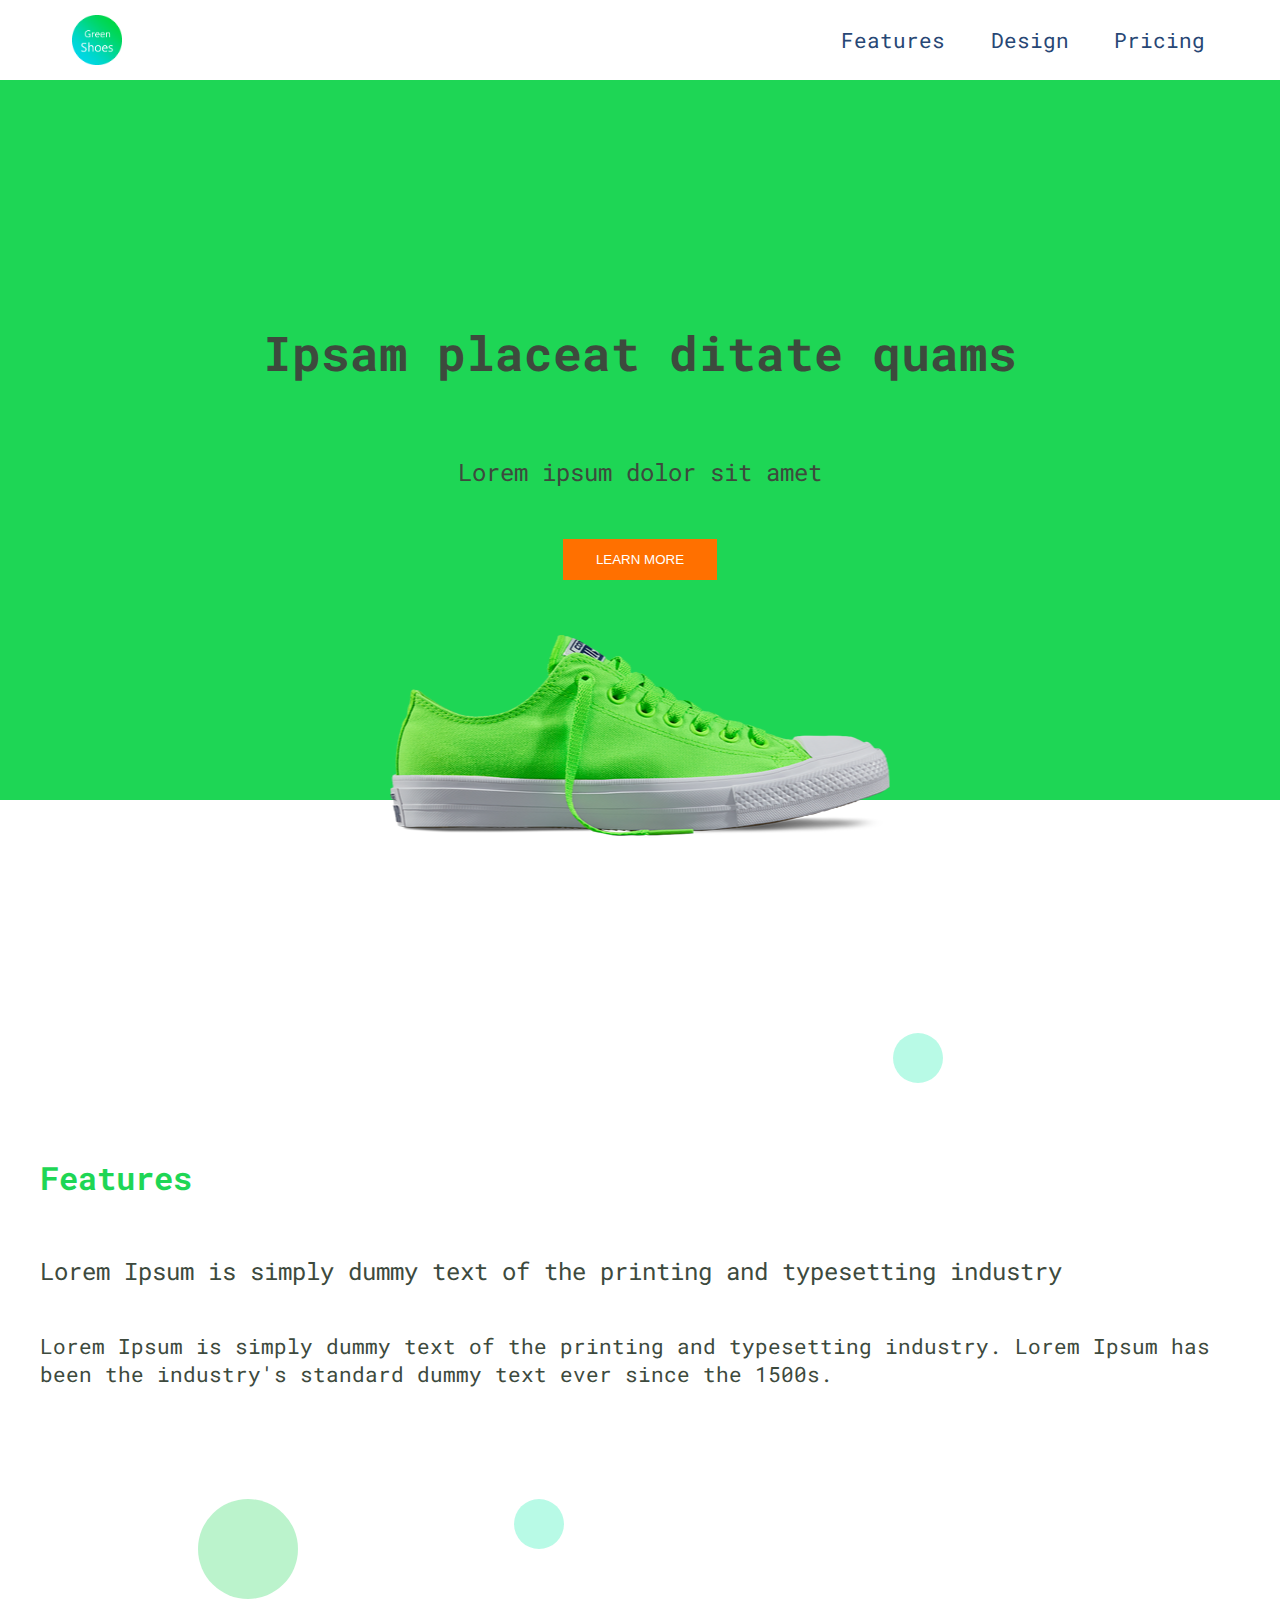
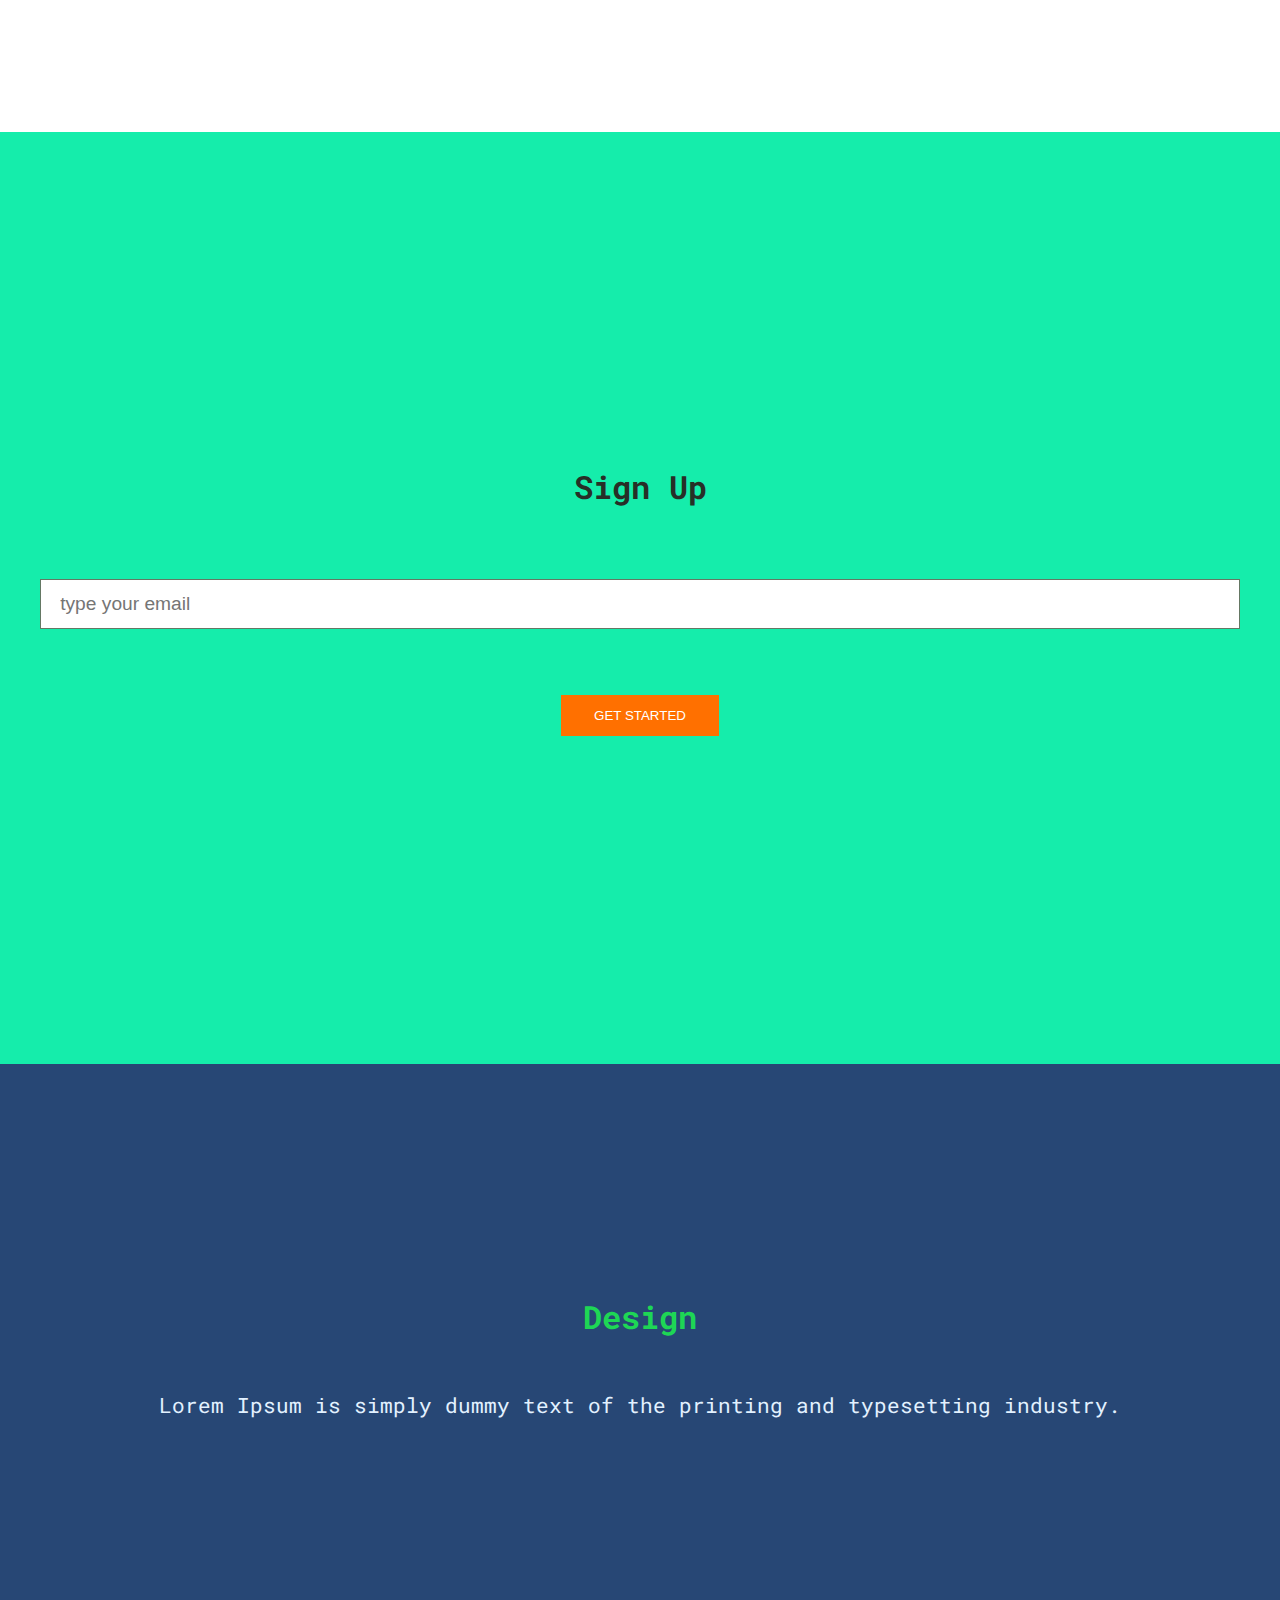
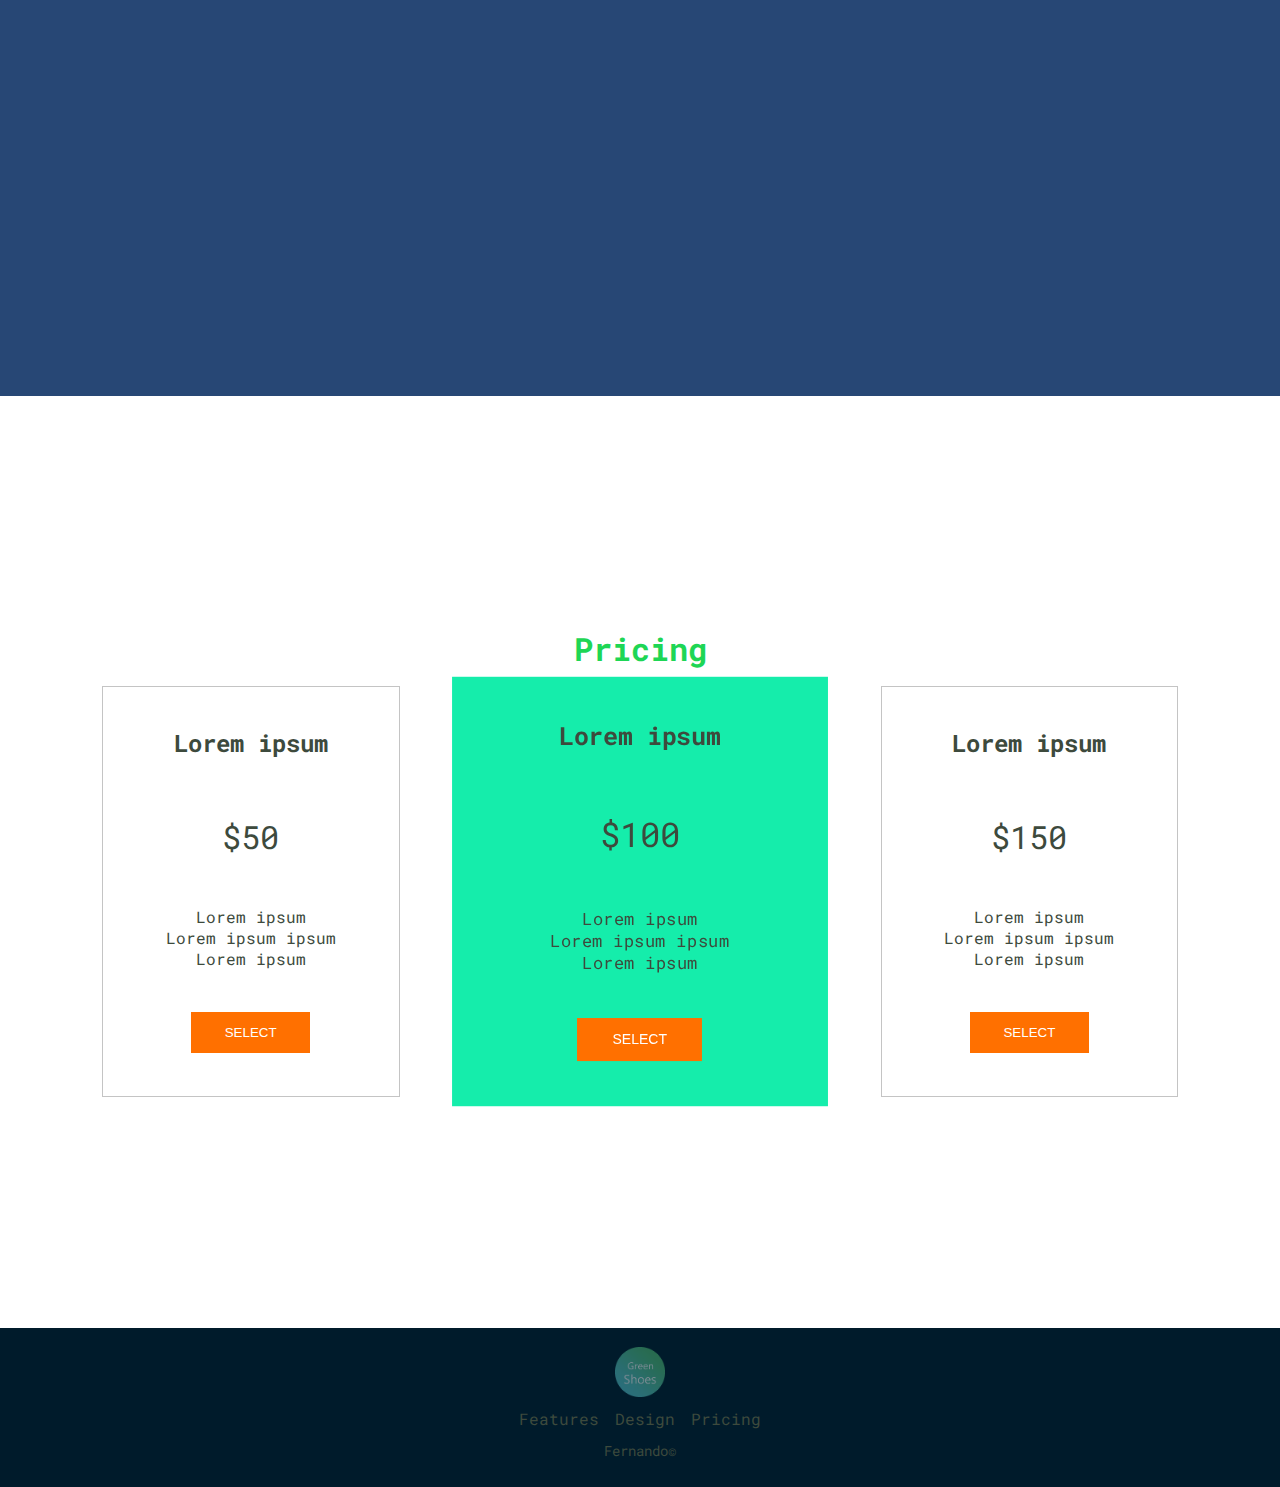
==== commit 31324e24: "changed banner-area height" ====
--- a/Product Landing Page/index.html
+++ b/Product Landing Page/index.html
@@ -20,7 +20,7 @@
         </header>
     </div>
     <div class="green-background margin-top-fixed">
-        <div class="banner-area container position-relative display-flex">
+        <div class="container banner-area position-relative display-flex">
             <h1 class="title">Ipsam placeat ditate quams</h1>
             <h2 class="description">Lorem ipsum dolor sit amet </h2>
             <a href="#design"><button class="bt-primary">LEARN MORE</button></a>
--- a/Product Landing Page/css/style.css
+++ b/Product Landing Page/css/style.css
@@ -385,6 +385,10 @@
         min-height: 100vh;
     }
 
+    .banner-area{
+        min-height: 80vh;
+    }
+
     .circle1{
         width: 100px;
         height: 100px;
